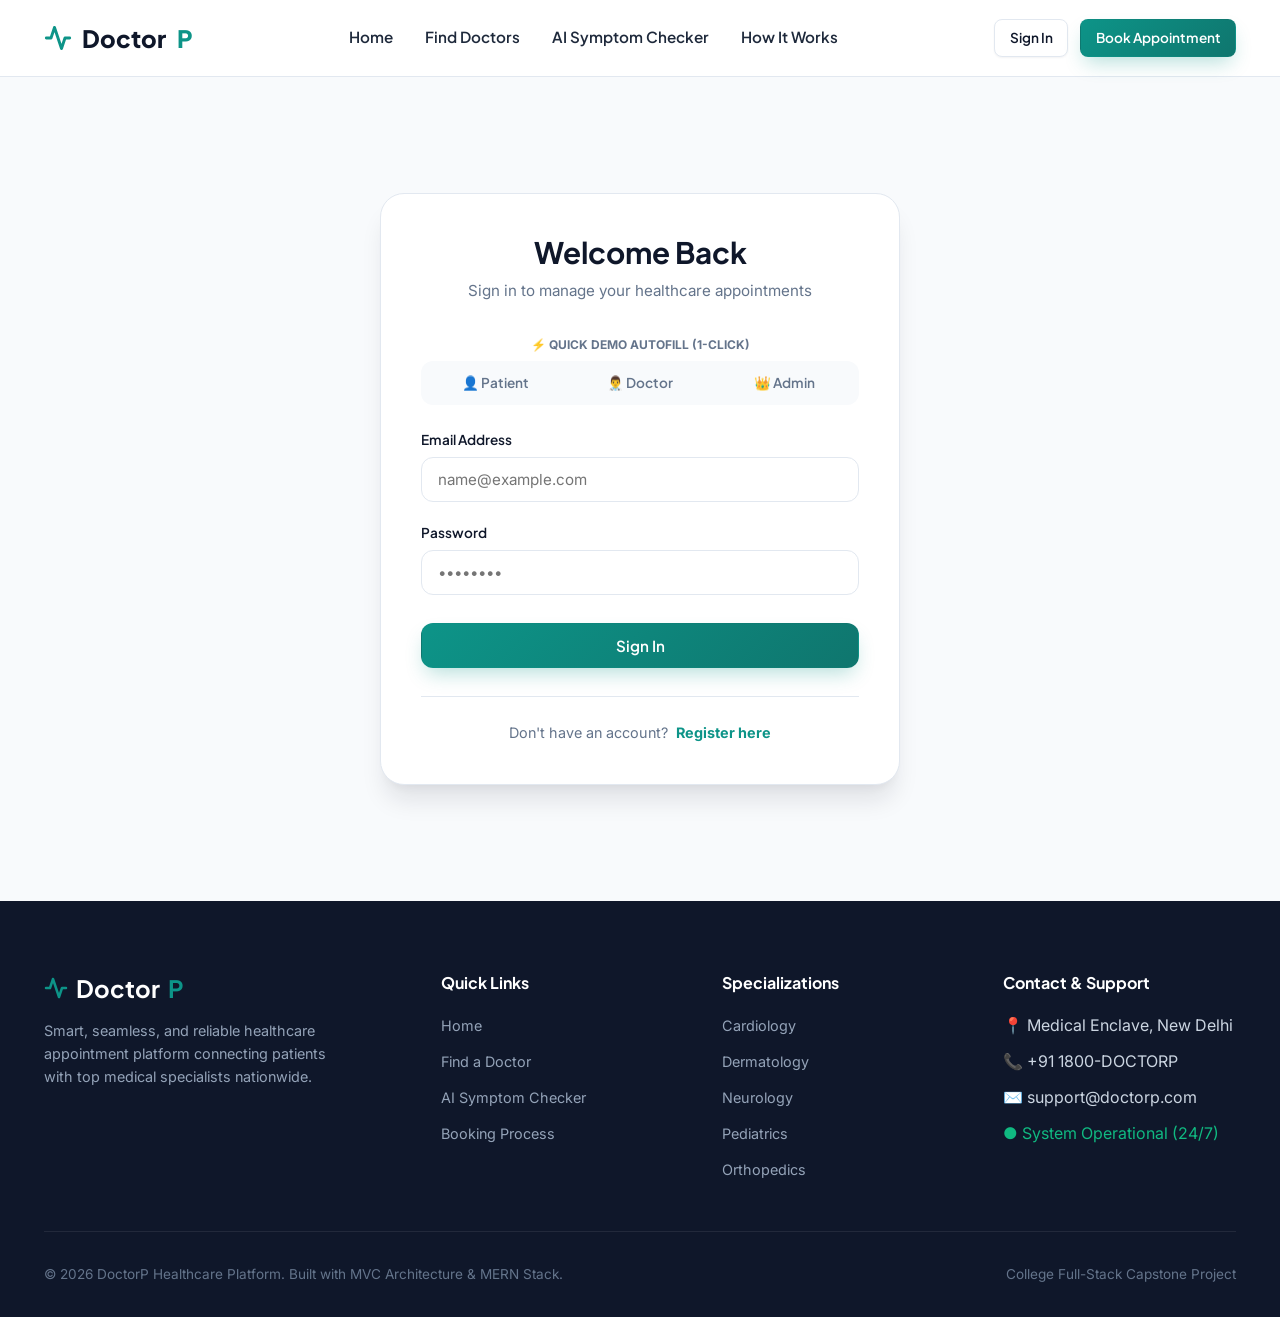
==== frontend/admin-dashboard.html @ 4c8176d8 "feat: complete DoctorP full-stack MERN appointment booking platform" ====
<!DOCTYPE html>
<html lang="en">
<head>
  <meta charset="UTF-8">
  <meta name="viewport" content="width=device-width, initial-scale=1.0">
  <title>Admin Dashboard | DoctorP Healthcare System</title>
  <meta name="description" content="Central administrative platform management: doctor verification, patients directory, and system bookings.">
  <link rel="stylesheet" href="css/style.css">
  <link rel="icon" href="data:image/svg+xml,<svg xmlns='http://www.w3.org/2000/svg' viewBox='0 0 24 24' fill='%230d9488'><path d='M19 10.5h-5.5V5c0-.83-.67-1.5-1.5-1.5s-1.5.67-1.5 1.5v5.5H5c-.83 0-1.5.67-1.5 1.5s.67 1.5 1.5 1.5h5.5V19c0 .83.67 1.5 1.5 1.5s1.5-.67 1.5-1.5v-5.5H19c.83 0 1.5-.67 1.5-1.5s-.67-1.5-1.5-1.5z'/></svg>">
</head>
<body>

  <!-- Dynamic Header Navbar -->
  <header id="main-header"></header>

  <main>
    <div class="container">
      
      <!-- Top Title -->
      <div style="padding-top: 2.5rem; margin-bottom: 1.5rem;">
        <h1 style="font-size: 2rem; color: var(--navy-dark); margin-bottom: 0.25rem;">
          Platform Administration
        </h1>
        <p style="color: var(--navy-muted);">Monitor platform health metrics, verify clinician registrations, and view all scheduled appointments.</p>
      </div>

      <div class="dashboard-grid">
        
        <!-- SIDEBAR -->
        <aside class="dashboard-sidebar">
          <ul class="dash-menu">
            <li>
              <div class="dash-menu-link active" data-target="sec-admin-doctors">
                <span>👨‍⚕️</span>
                <span>Manage Doctors</span>
              </div>
            </li>
            <li>
              <div class="dash-menu-link" data-target="sec-admin-patients">
                <span>👥</span>
                <span>Registered Patients</span>
              </div>
            </li>
            <li>
              <div class="dash-menu-link" data-target="sec-admin-appointments">
                <span>📊</span>
                <span>All Appointments</span>
              </div>
            </li>
          </ul>
        </aside>

        <!-- MAIN PANEL -->
        <section style="flex: 1;">
          
          <!-- System Metrics -->
          <div class="metric-cards-grid">
            <div class="metric-card">
              <div class="metric-icon-box">👨‍⚕️</div>
              <div class="metric-info">
                <h3 id="stat-admin-doctors">0</h3>
                <p>Verified Doctors</p>
              </div>
            </div>

            <div class="metric-card">
              <div class="metric-icon-box" style="background: #e0f2fe; color: #0284c7;">👥</div>
              <div class="metric-info">
                <h3 id="stat-admin-patients">0</h3>
                <p>Active Patients</p>
              </div>
            </div>

            <div class="metric-card">
              <div class="metric-icon-box" style="background: #fef3c7; color: #d97706;">📅</div>
              <div class="metric-info">
                <h3 id="stat-admin-apts">0</h3>
                <p>Total Bookings</p>
              </div>
            </div>

            <div class="metric-card">
              <div class="metric-icon-box" style="background: #d1fae5; color: #059669;">💳</div>
              <div class="metric-info">
                <h3 id="stat-admin-revenue">₹0</h3>
                <p>Platform Volume</p>
              </div>
            </div>
          </div>

          <!-- SECTION 1: MANAGE DOCTORS -->
          <div id="sec-admin-doctors" class="admin-section">
            <div style="background: #ffffff; border: 1px solid var(--border-light); border-radius: var(--radius-xl); padding: 1.5rem; box-shadow: var(--shadow-sm);">
              <h3 style="font-size: 1.25rem; margin-bottom: 1.25rem;">Doctor Verification & Approval</h3>
              <div class="table-responsive">
                <table class="custom-table">
                  <thead>
                    <tr>
                      <th>Doctor</th>
                      <th>Specialization</th>
                      <th>City</th>
                      <th>Experience</th>
                      <th>Fee</th>
                      <th>Status</th>
                      <th>Action</th>
                    </tr>
                  </thead>
                  <tbody id="admin-doctors-tbody">
                    <!-- Loaded dynamically -->
                  </tbody>
                </table>
              </div>
            </div>
          </div>

          <!-- SECTION 2: REGISTERED PATIENTS -->
          <div id="sec-admin-patients" class="admin-section" style="display: none;">
            <div style="background: #ffffff; border: 1px solid var(--border-light); border-radius: var(--radius-xl); padding: 1.5rem; box-shadow: var(--shadow-sm);">
              <h3 style="font-size: 1.25rem; margin-bottom: 1.25rem;">Registered Patients</h3>
              <div class="table-responsive">
                <table class="custom-table">
                  <thead>
                    <tr>
                      <th>Patient Name</th>
                      <th>Email Address</th>
                      <th>Phone</th>
                      <th>Demographics</th>
                      <th>Account</th>
                    </tr>
                  </thead>
                  <tbody id="admin-patients-tbody">
                    <!-- Loaded dynamically -->
                  </tbody>
                </table>
              </div>
            </div>
          </div>

          <!-- SECTION 3: ALL APPOINTMENTS -->
          <div id="sec-admin-appointments" class="admin-section" style="display: none;">
            <div style="background: #ffffff; border: 1px solid var(--border-light); border-radius: var(--radius-xl); padding: 1.5rem; box-shadow: var(--shadow-sm);">
              <h3 style="font-size: 1.25rem; margin-bottom: 1.25rem;">All System Consultations</h3>
              <div class="table-responsive">
                <table class="custom-table">
                  <thead>
                    <tr>
                      <th>ID</th>
                      <th>Patient</th>
                      <th>Doctor</th>
                      <th>Schedule</th>
                      <th>Fee</th>
                      <th>Status</th>
                    </tr>
                  </thead>
                  <tbody id="admin-appointments-tbody">
                    <!-- Loaded dynamically -->
                  </tbody>
                </table>
              </div>
            </div>
          </div>

        </section>
      </div>

    </div>
  </main>

  <!-- Dynamic Footer -->
  <footer id="main-footer"></footer>

  <!-- Scripts -->
  <script src="js/config.js"></script>
  <script src="js/api.js"></script>
  <script src="js/auth.js"></script>
  <script src="js/navbar.js"></script>
  <script src="js/admin-dashboard.js"></script>
</body>
</html>
---- frontend/css/style.css ----
/* ==========================================================================
   DOCTORP - PREMIUM HEALTHCARE DESIGN SYSTEM
   Modern, Clean, Responsive HTML/CSS/JS Frontend
   ========================================================================== */

@import url('https://fonts.googleapis.com/css2?family=Plus+Jakarta+Sans:wght@300;400;500;600;700;800&family=Inter:wght@300;400;500;600;700&display=swap');

:root {
  /* Core Color Palette */
  --primary: #0d9488;          /* Vibrant Medical Teal */
  --primary-hover: #0f766e;
  --primary-light: #ccfbf1;
  --primary-glow: rgba(13, 148, 136, 0.25);
  
  --secondary: #0284c7;        /* Medical Cyan / Blue */
  --secondary-hover: #0369a1;
  --secondary-light: #e0f2fe;

  --navy-dark: #0f172a;        /* Deep Navy Blue for Titles */
  --navy-slate: #1e293b;       /* Slate Navy for Body */
  --navy-muted: #64748b;       /* Muted text */
  --navy-light: #f8fafc;       /* Light neutral background */

  /* Neutral Surface Colors */
  --bg-body: #f8fafc;
  --bg-card: #ffffff;
  --bg-glass: rgba(255, 255, 255, 0.85);
  --border-light: #e2e8f0;
  --border-focus: #0d9488;

  /* Status Colors */
  --success: #10b981;
  --success-light: #d1fae5;
  --warning: #f59e0b;
  --warning-light: #fef3c7;
  --danger: #ef4444;
  --danger-light: #fee2e2;
  --info: #3b82f6;
  --info-light: #dbeafe;

  /* Shadows */
  --shadow-sm: 0 1px 2px 0 rgba(15, 23, 42, 0.05);
  --shadow-md: 0 4px 6px -1px rgba(15, 23, 42, 0.08), 0 2px 4px -2px rgba(15, 23, 42, 0.05);
  --shadow-lg: 0 10px 15px -3px rgba(15, 23, 42, 0.08), 0 4px 6px -4px rgba(15, 23, 42, 0.04);
  --shadow-xl: 0 20px 25px -5px rgba(15, 23, 42, 0.1), 0 8px 10px -6px rgba(15, 23, 42, 0.05);
  --shadow-teal: 0 10px 20px -5px rgba(13, 148, 136, 0.3);

  /* Typography */
  --font-heading: 'Plus Jakarta Sans', sans-serif;
  --font-body: 'Inter', sans-serif;

  /* Border Radius */
  --radius-sm: 8px;
  --radius-md: 12px;
  --radius-lg: 16px;
  --radius-xl: 24px;
  --radius-full: 9999px;

  /* Transitions */
  --transition: all 0.25s cubic-bezier(0.4, 0, 0.2, 1);
}

/* Base Styles */
*, *::before, *::after {
  box-sizing: border-box;
  margin: 0;
  padding: 0;
}

html {
  scroll-behavior: smooth;
  font-size: 16px;
}

body {
  font-family: var(--font-body);
  background-color: var(--bg-body);
  color: var(--navy-slate);
  line-height: 1.6;
  -webkit-font-smoothing: antialiased;
  min-height: 100vh;
  display: flex;
  flex-direction: column;
}

h1, h2, h3, h4, h5, h6 {
  font-family: var(--font-heading);
  color: var(--navy-dark);
  font-weight: 700;
  line-height: 1.25;
}

p {
  color: var(--navy-muted);
}

a {
  color: var(--primary);
  text-decoration: none;
  transition: var(--transition);
}

a:hover {
  color: var(--primary-hover);
}

img {
  max-width: 100%;
  height: auto;
  display: block;
}

/* Container */
.container {
  width: 100%;
  max-width: 1240px;
  margin: 0 auto;
  padding: 0 1.5rem;
}

/* ==========================================================================
   BUTTONS & CONTROLS
   ========================================================================== */
.btn {
  display: inline-flex;
  align-items: center;
  justify-content: center;
  gap: 0.5rem;
  padding: 0.75rem 1.5rem;
  font-family: var(--font-heading);
  font-size: 0.95rem;
  font-weight: 600;
  border-radius: var(--radius-md);
  border: 1px solid transparent;
  cursor: pointer;
  transition: var(--transition);
  text-decoration: none;
  white-space: nowrap;
}

.btn-primary {
  background: linear-gradient(135deg, var(--primary) 0%, #0f766e 100%);
  color: #ffffff;
  box-shadow: var(--shadow-teal);
}

.btn-primary:hover {
  background: linear-gradient(135deg, #0f766e 0%, #115e59 100%);
  color: #ffffff;
  transform: translateY(-2px);
  box-shadow: 0 12px 24px -6px rgba(13, 148, 136, 0.4);
}

.btn-secondary {
  background: #ffffff;
  color: var(--navy-dark);
  border: 1px solid var(--border-light);
  box-shadow: var(--shadow-sm);
}

.btn-secondary:hover {
  background: var(--navy-light);
  border-color: #cbd5e1;
  color: var(--primary);
  transform: translateY(-1px);
}

.btn-outline {
  background: transparent;
  color: var(--primary);
  border: 1.5px solid var(--primary);
}

.btn-outline:hover {
  background: var(--primary-light);
  color: var(--primary-hover);
}

.btn-sm {
  padding: 0.45rem 0.9rem;
  font-size: 0.85rem;
  border-radius: var(--radius-sm);
}

.btn-lg {
  padding: 0.95rem 2rem;
  font-size: 1.05rem;
  border-radius: var(--radius-md);
}

.btn-danger {
  background: #ef4444;
  color: #ffffff;
}

.btn-danger:hover {
  background: #dc2626;
  color: #ffffff;
}

.btn-success {
  background: #10b981;
  color: #ffffff;
}

.btn-success:hover {
  background: #059669;
  color: #ffffff;
}

/* ==========================================================================
   NAVIGATION BAR
   ========================================================================== */
.header-navbar {
  position: sticky;
  top: 0;
  z-index: 1000;
  background: rgba(255, 255, 255, 0.92);
  backdrop-filter: blur(12px);
  -webkit-backdrop-filter: blur(12px);
  border-bottom: 1px solid var(--border-light);
  transition: var(--transition);
}

.nav-container {
  display: flex;
  align-items: center;
  justify-content: space-between;
  height: 76px;
}

.brand-logo {
  display: flex;
  align-items: center;
  gap: 0.65rem;
  font-family: var(--font-heading);
  font-size: 1.5rem;
  font-weight: 800;
  color: var(--navy-dark);
  text-decoration: none;
}

.brand-logo svg {
  color: var(--primary);
}

.brand-badge {
  color: var(--primary);
}

.nav-links {
  display: flex;
  align-items: center;
  list-style: none;
  gap: 2rem;
}

.nav-links a {
  font-family: var(--font-heading);
  font-weight: 600;
  font-size: 0.95rem;
  color: var(--navy-slate);
  position: relative;
  padding: 0.25rem 0;
}

.nav-links a:hover,
.nav-links a.active {
  color: var(--primary);
}

.nav-links a.active::after {
  content: '';
  position: absolute;
  bottom: -4px;
  left: 0;
  width: 100%;
  height: 2.5px;
  background: var(--primary);
  border-radius: 4px;
}

.nav-actions {
  display: flex;
  align-items: center;
  gap: 1rem;
}

.user-profile-menu {
  display: flex;
  align-items: center;
  gap: 0.75rem;
  background: #ffffff;
  padding: 0.35rem 0.75rem 0.35rem 0.4rem;
  border: 1px solid var(--border-light);
  border-radius: var(--radius-full);
  box-shadow: var(--shadow-sm);
  cursor: pointer;
}

.user-profile-menu img {
  width: 34px;
  height: 34px;
  border-radius: 50%;
  object-fit: cover;
}

.user-info-text {
  text-align: left;
  line-height: 1.2;
}

.user-name {
  font-size: 0.85rem;
  font-weight: 700;
  color: var(--navy-dark);
}

.user-role-badge {
  font-size: 0.7rem;
  font-weight: 600;
  text-transform: uppercase;
  color: var(--primary);
}

/* Mobile Toggle */
.mobile-nav-toggle {
  display: none;
  background: none;
  border: none;
  cursor: pointer;
  color: var(--navy-dark);
  padding: 0.5rem;
}

/* ==========================================================================
   HERO SECTION
   ========================================================================== */
.hero-section {
  position: relative;
  padding: 5rem 0 4rem;
  background: radial-gradient(circle at 10% 20%, rgba(13, 148, 136, 0.08) 0%, transparent 40%),
              radial-gradient(circle at 90% 70%, rgba(2, 132, 199, 0.08) 0%, transparent 40%);
  overflow: hidden;
}

.hero-grid {
  display: grid;
  grid-template-columns: 1.15fr 0.85fr;
  align-items: center;
  gap: 3.5rem;
}

.hero-tag {
  display: inline-flex;
  align-items: center;
  gap: 0.5rem;
  padding: 0.4rem 1rem;
  background: var(--primary-light);
  color: var(--primary-hover);
  border-radius: var(--radius-full);
  font-size: 0.85rem;
  font-weight: 700;
  margin-bottom: 1.25rem;
}

.hero-title {
  font-size: 3.5rem;
  letter-spacing: -0.03em;
  margin-bottom: 1.25rem;
  color: var(--navy-dark);
}

.hero-title span {
  color: var(--primary);
  background: linear-gradient(135deg, var(--primary) 0%, var(--secondary) 100%);
  -webkit-background-clip: text;
  -webkit-text-fill-color: transparent;
}

.hero-description {
  font-size: 1.15rem;
  color: var(--navy-muted);
  margin-bottom: 2rem;
  max-width: 540px;
}

.hero-search-box {
  background: #ffffff;
  padding: 0.75rem;
  border-radius: var(--radius-lg);
  border: 1px solid var(--border-light);
  box-shadow: var(--shadow-xl);
  display: flex;
  gap: 0.75rem;
  align-items: center;
  flex-wrap: wrap;
  margin-bottom: 2rem;
}

.search-input-group {
  display: flex;
  align-items: center;
  gap: 0.65rem;
  flex: 1;
  min-width: 180px;
  padding: 0.5rem 0.75rem;
  border-right: 1px solid var(--border-light);
}

.search-input-group:last-of-type {
  border-right: none;
}

.search-input-group svg {
  color: var(--navy-muted);
  flex-shrink: 0;
}

.search-input-group input,
.search-input-group select {
  border: none;
  outline: none;
  width: 100%;
  font-family: var(--font-body);
  font-size: 0.95rem;
  color: var(--navy-dark);
  background: transparent;
}

.hero-stats {
  display: flex;
  gap: 2.5rem;
  padding-top: 1.5rem;
  border-top: 1px solid var(--border-light);
}

.stat-item h4 {
  font-size: 1.75rem;
  font-weight: 800;
  color: var(--navy-dark);
}

.stat-item p {
  font-size: 0.85rem;
  color: var(--navy-muted);
  font-weight: 500;
}

.hero-visual {
  position: relative;
}

.hero-img-wrapper {
  position: relative;
  border-radius: var(--radius-xl);
  overflow: hidden;
  box-shadow: var(--shadow-xl);
  border: 4px solid #ffffff;
}

.floating-badge {
  position: absolute;
  background: rgba(255, 255, 255, 0.94);
  backdrop-filter: blur(10px);
  padding: 0.85rem 1.25rem;
  border-radius: var(--radius-md);
  box-shadow: var(--shadow-lg);
  display: flex;
  align-items: center;
  gap: 0.75rem;
  border: 1px solid rgba(255, 255, 255, 0.8);
}

.badge-top-left {
  top: 1.5rem;
  left: -1.5rem;
}

.badge-bottom-right {
  bottom: 2rem;
  right: -1.5rem;
}

.badge-icon {
  width: 42px;
  height: 42px;
  border-radius: 50%;
  background: var(--primary-light);
  color: var(--primary);
  display: flex;
  align-items: center;
  justify-content: center;
}

/* ==========================================================================
   SECTIONS & CARDS
   ========================================================================== */
.section {
  padding: 5rem 0;
}

.section-light {
  background: #ffffff;
}

.section-header {
  text-align: center;
  max-width: 640px;
  margin: 0 auto 3.5rem;
}

.section-subtitle {
  font-family: var(--font-heading);
  font-size: 0.85rem;
  font-weight: 700;
  text-transform: uppercase;
  color: var(--primary);
  letter-spacing: 0.08em;
  margin-bottom: 0.5rem;
}

.section-title {
  font-size: 2.25rem;
  margin-bottom: 1rem;
}

/* Specializations Grid */
.specialty-grid {
  display: grid;
  grid-template-columns: repeat(auto-fit, minmax(180px, 1fr));
  gap: 1.5rem;
}

.specialty-card {
  background: #ffffff;
  border: 1px solid var(--border-light);
  border-radius: var(--radius-lg);
  padding: 2rem 1.25rem;
  text-align: center;
  transition: var(--transition);
  cursor: pointer;
  text-decoration: none;
  display: flex;
  flex-direction: column;
  align-items: center;
  box-shadow: var(--shadow-sm);
}

.specialty-card:hover {
  transform: translateY(-6px);
  border-color: var(--primary);
  box-shadow: var(--shadow-teal);
}

.specialty-icon-box {
  width: 68px;
  height: 68px;
  border-radius: 50%;
  background: var(--primary-light);
  color: var(--primary);
  display: flex;
  align-items: center;
  justify-content: center;
  margin-bottom: 1.25rem;
  transition: var(--transition);
}

.specialty-card:hover .specialty-icon-box {
  background: var(--primary);
  color: #ffffff;
}

.specialty-card h3 {
  font-size: 1.1rem;
  margin-bottom: 0.4rem;
}

.specialty-card p {
  font-size: 0.85rem;
  color: var(--navy-muted);
}

/* Doctor Cards Grid */
.doctors-grid {
  display: grid;
  grid-template-columns: repeat(auto-fill, minmax(310px, 1fr));
  gap: 2rem;
}

.doctor-card {
  background: #ffffff;
  border: 1px solid var(--border-light);
  border-radius: var(--radius-lg);
  overflow: hidden;
  box-shadow: var(--shadow-sm);
  transition: var(--transition);
  display: flex;
  flex-direction: column;
}

.doctor-card:hover {
  transform: translateY(-5px);
  box-shadow: var(--shadow-xl);
  border-color: #cbd5e1;
}

.doctor-card-img-wrap {
  position: relative;
  height: 220px;
  background: #f1f5f9;
  overflow: hidden;
}

.doctor-card-img-wrap img {
  width: 100%;
  height: 100%;
  object-fit: cover;
  transition: transform 0.4s ease;
}

.doctor-card:hover .doctor-card-img-wrap img {
  transform: scale(1.04);
}

.doctor-badge-rating {
  position: absolute;
  top: 1rem;
  right: 1rem;
  background: rgba(255, 255, 255, 0.92);
  backdrop-filter: blur(4px);
  padding: 0.35rem 0.65rem;
  border-radius: var(--radius-full);
  font-weight: 700;
  font-size: 0.85rem;
  color: var(--navy-dark);
  display: flex;
  align-items: center;
  gap: 0.3rem;
  box-shadow: var(--shadow-md);
}

.doctor-card-body {
  padding: 1.5rem;
  display: flex;
  flex-direction: column;
  flex: 1;
}

.doctor-specialty-chip {
  align-self: flex-start;
  font-size: 0.75rem;
  font-weight: 700;
  text-transform: uppercase;
  color: var(--primary);
  background: var(--primary-light);
  padding: 0.25rem 0.65rem;
  border-radius: var(--radius-sm);
  margin-bottom: 0.65rem;
}

.doctor-card-name {
  font-size: 1.25rem;
  margin-bottom: 0.4rem;
  color: var(--navy-dark);
}

.doctor-clinic-info {
  font-size: 0.85rem;
  color: var(--navy-muted);
  display: flex;
  align-items: center;
  gap: 0.4rem;
  margin-bottom: 0.5rem;
}

.doctor-experience-info {
  font-size: 0.85rem;
  color: var(--navy-muted);
  display: flex;
  align-items: center;
  gap: 0.4rem;
  margin-bottom: 1.25rem;
}

.doctor-card-footer {
  margin-top: auto;
  padding-top: 1.25rem;
  border-top: 1px solid var(--border-light);
  display: flex;
  align-items: center;
  justify-content: space-between;
}

.doctor-fee {
  line-height: 1.2;
}

.doctor-fee span {
  font-size: 0.75rem;
  color: var(--navy-muted);
  display: block;
}

.doctor-fee strong {
  font-size: 1.2rem;
  color: var(--navy-dark);
  font-family: var(--font-heading);
}

/* ==========================================================================
   AI SYMPTOM CHECKER WIDGET
   ========================================================================== */
.symptom-banner {
  background: linear-gradient(135deg, #0f172a 0%, #1e293b 100%);
  border-radius: var(--radius-xl);
  padding: 3.5rem 3rem;
  color: #ffffff;
  display: grid;
  grid-template-columns: 1.2fr 0.8fr;
  align-items: center;
  gap: 3rem;
  box-shadow: var(--shadow-xl);
  position: relative;
  overflow: hidden;
}

.symptom-banner::before {
  content: '';
  position: absolute;
  top: -50%;
  right: -20%;
  width: 500px;
  height: 500px;
  background: radial-gradient(circle, rgba(13, 148, 136, 0.3) 0%, transparent 70%);
  border-radius: 50%;
}

.symptom-banner h3 {
  color: #ffffff;
  font-size: 2.25rem;
  margin-bottom: 1rem;
}

.symptom-banner p {
  color: #94a3b8;
  font-size: 1.05rem;
  margin-bottom: 1.75rem;
}

/* How It Works Steps */
.process-grid {
  display: grid;
  grid-template-columns: repeat(auto-fit, minmax(240px, 1fr));
  gap: 2rem;
}

.process-card {
  background: #ffffff;
  padding: 2rem 1.5rem;
  border-radius: var(--radius-lg);
  border: 1px solid var(--border-light);
  box-shadow: var(--shadow-sm);
  position: relative;
}

.process-step-num {
  font-family: var(--font-heading);
  font-size: 2.5rem;
  font-weight: 900;
  color: var(--primary-light);
  line-height: 1;
  margin-bottom: 1rem;
}

.process-card h4 {
  font-size: 1.2rem;
  margin-bottom: 0.5rem;
}

/* ==========================================================================
   FORMS & AUTHENTICATION
   ========================================================================== */
.auth-wrapper {
  min-height: calc(100vh - 76px);
  display: flex;
  align-items: center;
  justify-content: center;
  padding: 3rem 1.5rem;
}

.auth-card {
  width: 100%;
  max-width: 520px;
  background: #ffffff;
  border-radius: var(--radius-xl);
  border: 1px solid var(--border-light);
  box-shadow: var(--shadow-xl);
  padding: 2.5rem;
}

.auth-header {
  text-align: center;
  margin-bottom: 2rem;
}

.auth-header h2 {
  font-size: 1.85rem;
  margin-bottom: 0.5rem;
}

.form-group {
  margin-bottom: 1.25rem;
}

.form-label {
  display: block;
  font-family: var(--font-heading);
  font-size: 0.85rem;
  font-weight: 600;
  color: var(--navy-dark);
  margin-bottom: 0.4rem;
}

.form-control {
  width: 100%;
  padding: 0.75rem 1rem;
  border: 1px solid var(--border-light);
  border-radius: var(--radius-md);
  font-family: var(--font-body);
  font-size: 0.95rem;
  color: var(--navy-dark);
  background: #ffffff;
  transition: var(--transition);
}

.form-control:focus {
  outline: none;
  border-color: var(--primary);
  box-shadow: 0 0 0 3px var(--primary-glow);
}

textarea.form-control {
  resize: vertical;
  min-height: 90px;
}

.demo-tabs {
  display: flex;
  background: var(--navy-light);
  padding: 0.35rem;
  border-radius: var(--radius-md);
  margin-bottom: 1.5rem;
  gap: 0.35rem;
}

.demo-tab-btn {
  flex: 1;
  padding: 0.5rem;
  border: none;
  background: transparent;
  border-radius: var(--radius-sm);
  font-family: var(--font-heading);
  font-size: 0.85rem;
  font-weight: 600;
  color: var(--navy-muted);
  cursor: pointer;
  transition: var(--transition);
}

.demo-tab-btn.active {
  background: #ffffff;
  color: var(--primary);
  box-shadow: var(--shadow-sm);
}

/* ==========================================================================
   DOCTOR DETAILS & SLOT PICKER
   ========================================================================== */
.details-layout {
  display: grid;
  grid-template-columns: 1fr 380px;
  gap: 2.5rem;
  align-items: flex-start;
  padding: 3rem 0;
}

.details-card {
  background: #ffffff;
  border: 1px solid var(--border-light);
  border-radius: var(--radius-lg);
  padding: 2rem;
  box-shadow: var(--shadow-sm);
  margin-bottom: 2rem;
}

.doctor-profile-header {
  display: flex;
  gap: 2rem;
  align-items: center;
}

.doctor-avatar-large {
  width: 130px;
  height: 130px;
  border-radius: var(--radius-lg);
  object-fit: cover;
  border: 3px solid var(--primary-light);
}

.booking-sidebar-card {
  position: sticky;
  top: 96px;
  background: #ffffff;
  border: 1px solid var(--border-light);
  border-radius: var(--radius-xl);
  padding: 2rem;
  box-shadow: var(--shadow-xl);
}

.slot-grid {
  display: grid;
  grid-template-columns: repeat(3, 1fr);
  gap: 0.75rem;
  margin: 1.25rem 0;
}

.slot-btn {
  padding: 0.65rem 0.5rem;
  border-radius: var(--radius-sm);
  border: 1.5px solid var(--border-light);
  background: #ffffff;
  font-family: var(--font-heading);
  font-size: 0.85rem;
  font-weight: 600;
  color: var(--navy-dark);
  cursor: pointer;
  transition: var(--transition);
  text-align: center;
}

.slot-btn.available {
  border-color: #a7f3d0;
  background: #f0fdf4;
  color: #065f46;
}

.slot-btn.available:hover,
.slot-btn.selected {
  background: var(--primary);
  color: #ffffff;
  border-color: var(--primary);
  transform: scale(1.03);
}

.slot-btn.locked {
  background: #fef3c7;
  border-color: #fde68a;
  color: #92400e;
  cursor: not-allowed;
  opacity: 0.75;
}

.slot-btn.booked {
  background: #fee2e2;
  border-color: #fecaca;
  color: #991b1b;
  cursor: not-allowed;
  text-decoration: line-through;
  opacity: 0.6;
}

/* ==========================================================================
   DASHBOARD LAYOUT & TABLES
   ========================================================================== */
.dashboard-grid {
  display: grid;
  grid-template-columns: 260px 1fr;
  gap: 2rem;
  padding: 2.5rem 0 4rem;
}

.dashboard-sidebar {
  background: #ffffff;
  border: 1px solid var(--border-light);
  border-radius: var(--radius-lg);
  padding: 1.5rem;
  box-shadow: var(--shadow-sm);
  height: fit-content;
}

.dash-menu {
  list-style: none;
  display: flex;
  flex-direction: column;
  gap: 0.4rem;
}

.dash-menu-link {
  display: flex;
  align-items: center;
  gap: 0.75rem;
  padding: 0.75rem 1rem;
  border-radius: var(--radius-md);
  font-family: var(--font-heading);
  font-size: 0.9rem;
  font-weight: 600;
  color: var(--navy-slate);
  cursor: pointer;
  transition: var(--transition);
}

.dash-menu-link:hover,
.dash-menu-link.active {
  background: var(--primary-light);
  color: var(--primary-hover);
}

.metric-cards-grid {
  display: grid;
  grid-template-columns: repeat(auto-fit, minmax(200px, 1fr));
  gap: 1.5rem;
  margin-bottom: 2rem;
}

.metric-card {
  background: #ffffff;
  border: 1px solid var(--border-light);
  border-radius: var(--radius-lg);
  padding: 1.5rem;
  box-shadow: var(--shadow-sm);
  display: flex;
  align-items: center;
  gap: 1.25rem;
}

.metric-icon-box {
  width: 52px;
  height: 52px;
  border-radius: var(--radius-md);
  background: var(--primary-light);
  color: var(--primary);
  display: flex;
  align-items: center;
  justify-content: center;
}

.metric-info h3 {
  font-size: 1.75rem;
  font-weight: 800;
  line-height: 1.1;
}

.metric-info p {
  font-size: 0.85rem;
  color: var(--navy-muted);
}

/* Custom Responsive Table */
.table-responsive {
  width: 100%;
  overflow-x: auto;
  background: #ffffff;
  border-radius: var(--radius-lg);
  border: 1px solid var(--border-light);
  box-shadow: var(--shadow-sm);
}

.custom-table {
  width: 100%;
  border-collapse: collapse;
  text-align: left;
}

.custom-table th {
  background: var(--navy-light);
  padding: 1rem 1.25rem;
  font-family: var(--font-heading);
  font-size: 0.8rem;
  font-weight: 700;
  text-transform: uppercase;
  color: var(--navy-muted);
  border-bottom: 1px solid var(--border-light);
}

.custom-table td {
  padding: 1rem 1.25rem;
  border-bottom: 1px solid var(--border-light);
  font-size: 0.9rem;
  vertical-align: middle;
}

.custom-table tr:last-child td {
  border-bottom: none;
}

.custom-table tr:hover td {
  background: #f8fafc;
}

/* Status Badges */
.badge {
  display: inline-flex;
  align-items: center;
  gap: 0.3rem;
  padding: 0.25rem 0.65rem;
  border-radius: var(--radius-full);
  font-size: 0.75rem;
  font-weight: 700;
  text-transform: capitalize;
}

.badge-pending {
  background: #fef3c7;
  color: #92400e;
}

.badge-confirmed {
  background: #dbeafe;
  color: #1e40af;
}

.badge-completed {
  background: #d1fae5;
  color: #065f46;
}

.badge-cancelled,
.badge-rejected {
  background: #fee2e2;
  color: #991b1b;
}

/* ==========================================================================
   MODAL & TOAST SYSTEM
   ========================================================================== */
.modal-overlay {
  position: fixed;
  inset: 0;
  background: rgba(15, 23, 42, 0.65);
  backdrop-filter: blur(6px);
  z-index: 2000;
  display: flex;
  align-items: center;
  justify-content: center;
  padding: 1.5rem;
  opacity: 0;
  pointer-events: none;
  transition: opacity 0.25s ease;
}

.modal-overlay.active {
  opacity: 1;
  pointer-events: auto;
}

.modal-content {
  background: #ffffff;
  border-radius: var(--radius-xl);
  max-width: 540px;
  width: 100%;
  box-shadow: var(--shadow-xl);
  padding: 2.25rem;
  position: relative;
  transform: translateY(20px) scale(0.96);
  transition: transform 0.25s cubic-bezier(0.16, 1, 0.3, 1);
  max-height: 90vh;
  overflow-y: auto;
}

.modal-overlay.active .modal-content {
  transform: translateY(0) scale(1);
}

.modal-close-btn {
  position: absolute;
  top: 1.25rem;
  right: 1.25rem;
  background: var(--navy-light);
  border: none;
  border-radius: 50%;
  width: 36px;
  height: 36px;
  display: flex;
  align-items: center;
  justify-content: center;
  cursor: pointer;
  color: var(--navy-muted);
}

.modal-close-btn:hover {
  background: #e2e8f0;
  color: var(--navy-dark);
}

/* Toast Notification Container */
.toast-container {
  position: fixed;
  bottom: 2rem;
  right: 2rem;
  z-index: 3000;
  display: flex;
  flex-direction: column;
  gap: 0.75rem;
  pointer-events: none;
}

.toast {
  pointer-events: auto;
  min-width: 320px;
  max-width: 420px;
  padding: 1rem 1.25rem;
  border-radius: var(--radius-md);
  background: #ffffff;
  box-shadow: var(--shadow-xl);
  border-left: 5px solid var(--primary);
  display: flex;
  align-items: flex-start;
  gap: 0.85rem;
  animation: slideInToast 0.3s cubic-bezier(0.16, 1, 0.3, 1) forwards;
}

.toast.toast-error {
  border-left-color: var(--danger);
}

.toast.toast-success {
  border-left-color: var(--success);
}

@keyframes slideInToast {
  from {
    opacity: 0;
    transform: translateX(100%);
  }
  to {
    opacity: 1;
    transform: translateX(0);
  }
}

/* ==========================================================================
   FOOTER
   ========================================================================== */
.site-footer {
  background: var(--navy-dark);
  color: #94a3b8;
  padding: 4.5rem 0 2rem;
  margin-top: auto;
}

.footer-grid {
  display: grid;
  grid-template-columns: 1.5fr 1fr 1fr 1fr;
  gap: 3rem;
  margin-bottom: 3rem;
}

.footer-brand h3 {
  color: #ffffff;
  font-size: 1.5rem;
  margin-bottom: 1rem;
}

.footer-brand p {
  color: #94a3b8;
  font-size: 0.9rem;
  max-width: 300px;
}

.footer-col h4 {
  color: #ffffff;
  font-size: 1rem;
  margin-bottom: 1.25rem;
}

.footer-links {
  list-style: none;
  display: flex;
  flex-direction: column;
  gap: 0.65rem;
}

.footer-links a {
  color: #94a3b8;
  font-size: 0.9rem;
}

.footer-links a:hover {
  color: var(--primary);
}

.footer-bottom {
  padding-top: 2rem;
  border-top: 1px solid rgba(255, 255, 255, 0.08);
  display: flex;
  align-items: center;
  justify-content: space-between;
  font-size: 0.85rem;
}

/* ==========================================================================
   RESPONSIVE DESIGN BREAKPOINTS
   ========================================================================== */
@media (max-width: 1024px) {
  .hero-grid {
    grid-template-columns: 1fr;
    text-align: center;
  }
  .hero-description {
    margin-left: auto;
    margin-right: auto;
  }
  .hero-search-box {
    max-width: 600px;
    margin: 0 auto 2rem;
  }
  .hero-stats {
    justify-content: center;
  }
  .hero-visual {
    max-width: 500px;
    margin: 0 auto;
  }
  .details-layout {
    grid-template-columns: 1fr;
  }
  .booking-sidebar-card {
    position: static;
  }
  .dashboard-grid {
    grid-template-columns: 1fr;
  }
  .footer-grid {
    grid-template-columns: 1fr 1fr;
  }
}

@media (max-width: 768px) {
  .nav-links {
    display: none;
  }
  .mobile-nav-toggle {
    display: block;
  }
  .hero-title {
    font-size: 2.5rem;
  }
  .search-input-group {
    border-right: none;
    border-bottom: 1px solid var(--border-light);
    width: 100%;
  }
  .symptom-banner {
    grid-template-columns: 1fr;
    padding: 2.5rem 1.5rem;
    text-align: center;
  }
  .footer-grid {
    grid-template-columns: 1fr;
  }
  .footer-bottom {
    flex-direction: column;
    gap: 1rem;
    text-align: center;
  }
}
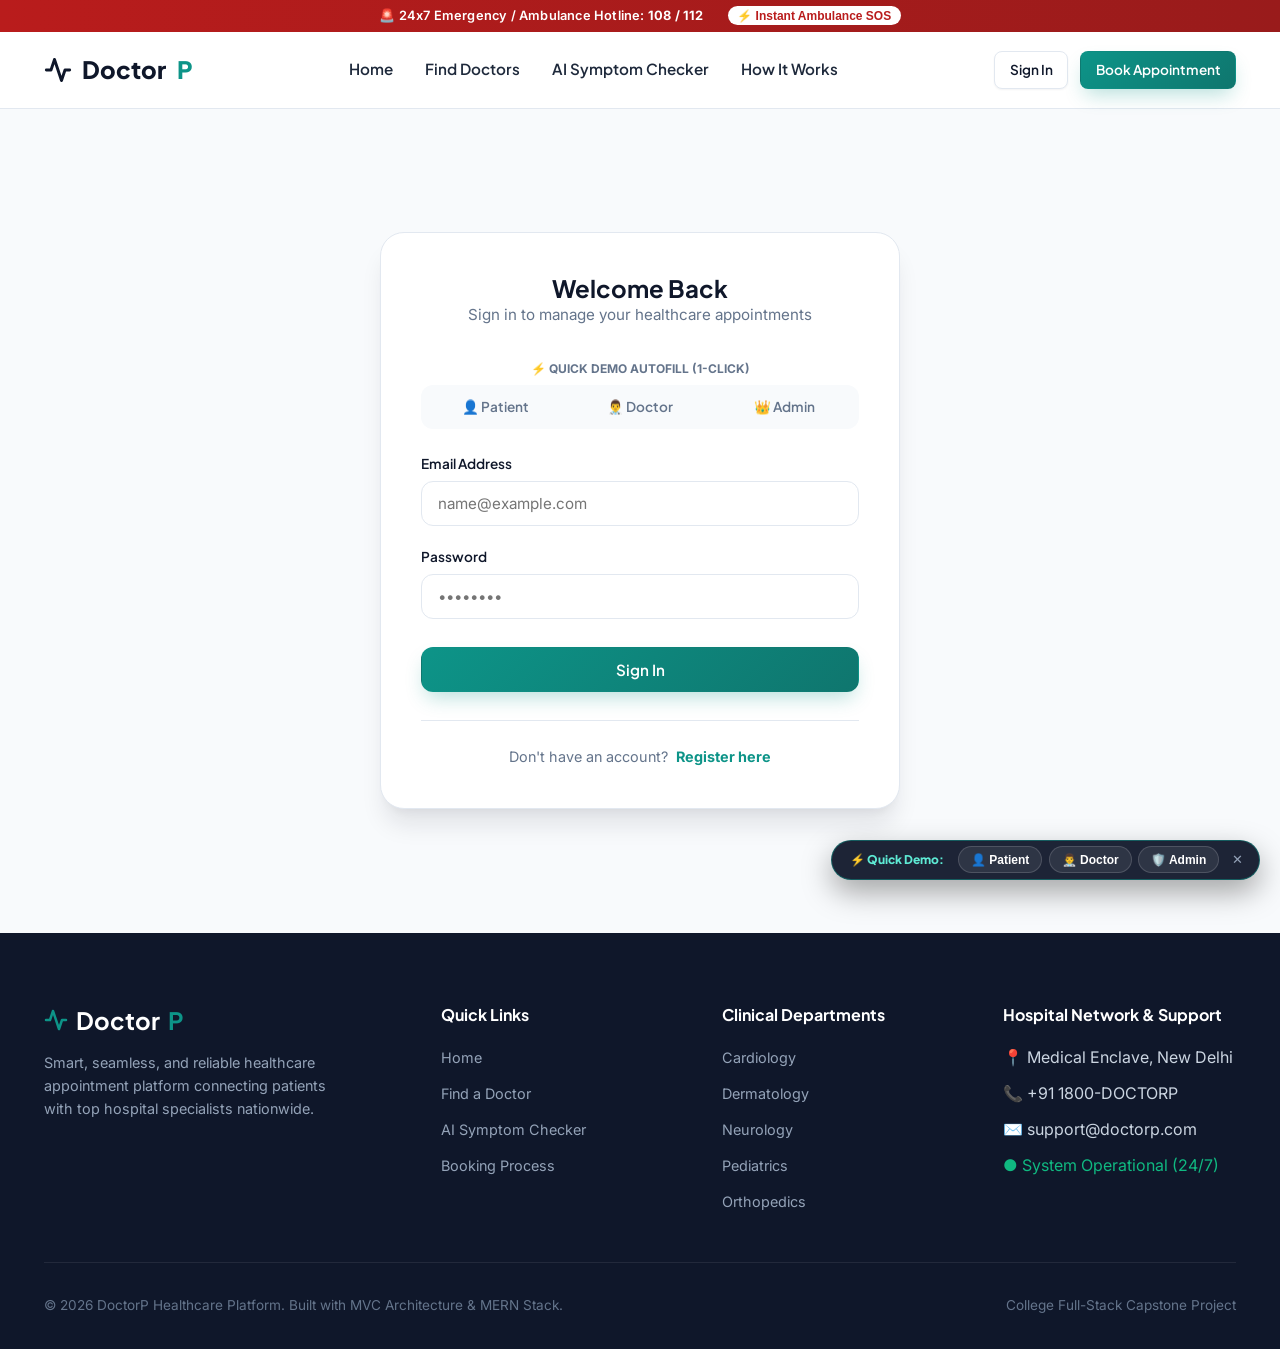
==== commit 15aab608: "Polish CSS: moved inline styles to custom.css and updated prescription modal" ====
--- a/frontend/admin-dashboard.html
+++ b/frontend/admin-dashboard.html
@@ -91,7 +91,12 @@
           <!-- SECTION 1: MANAGE DOCTORS -->
           <div id="sec-admin-doctors" class="admin-section">
             <div style="background: #ffffff; border: 1px solid var(--border-light); border-radius: var(--radius-xl); padding: 1.5rem; box-shadow: var(--shadow-sm);">
-              <h3 style="font-size: 1.25rem; margin-bottom: 1.25rem;">Doctor Verification & Approval</h3>
+              <div style="display: flex; justify-content: space-between; align-items: center; margin-bottom: 1.25rem; flex-wrap: wrap; gap: 0.75rem;">
+                <h3 style="font-size: 1.25rem; margin: 0;">Doctor Verification & Management</h3>
+                <button type="button" class="btn btn-primary btn-sm" onclick="openAddDoctorModal()" style="display: inline-flex; align-items: center; gap: 6px; font-weight: 700; background: #0284c7; box-shadow: 0 4px 12px rgba(2,132,199,0.35);">
+                  ➕ Add New Doctor
+                </button>
+              </div>
               <div class="table-responsive">
                 <table class="custom-table">
                   <thead>
@@ -102,7 +107,7 @@
                       <th>Experience</th>
                       <th>Fee</th>
                       <th>Status</th>
-                      <th>Action</th>
+                      <th>Actions</th>
                     </tr>
                   </thead>
                   <tbody id="admin-doctors-tbody">
@@ -139,7 +144,12 @@
           <!-- SECTION 3: ALL APPOINTMENTS -->
           <div id="sec-admin-appointments" class="admin-section" style="display: none;">
             <div style="background: #ffffff; border: 1px solid var(--border-light); border-radius: var(--radius-xl); padding: 1.5rem; box-shadow: var(--shadow-sm);">
-              <h3 style="font-size: 1.25rem; margin-bottom: 1.25rem;">All System Consultations</h3>
+              <div style="display: flex; justify-content: space-between; align-items: center; margin-bottom: 1.25rem; flex-wrap: wrap; gap: 0.75rem;">
+                <h3 style="font-size: 1.25rem; margin: 0;">All System Consultations</h3>
+                <button onclick="exportAdminAppointmentsCSV()" class="btn btn-outline btn-sm" style="display: inline-flex; align-items: center; gap: 4px; font-weight: 700; border-color: var(--primary); color: var(--primary);" title="Download All Bookings as Excel/CSV">
+                  📥 Export CSV
+                </button>
+              </div>
               <div class="table-responsive">
                 <table class="custom-table">
                   <thead>
@@ -166,6 +176,95 @@
     </div>
   </main>
 
+  <!-- MODAL: ADD NEW DOCTOR -->
+  <div class="modal-overlay" id="admin-add-doctor-modal">
+    <div class="modal-content" style="max-width: 650px; max-height: 90vh; overflow-y: auto;">
+      <button class="modal-close-btn" onclick="closeAddDoctorModal()">✕</button>
+      
+      <div style="display: flex; align-items: center; gap: 0.75rem; margin-bottom: 1.25rem;">
+        <div style="width: 44px; height: 44px; border-radius: 50%; background: #e0f2fe; color: #0284c7; display: flex; align-items: center; justify-content: center; font-size: 1.4rem;">
+          🩺
+        </div>
+        <div>
+          <h3 style="font-size: 1.35rem; color: var(--navy-dark); margin: 0;">Add New Hospital Doctor</h3>
+          <p style="font-size: 0.85rem; color: var(--navy-muted); margin: 0;">Register and pre-verify a medical specialist into DoctorP</p>
+        </div>
+      </div>
+
+      <form id="form-admin-add-doctor" onsubmit="handleAdminAddDoctor(event)">
+        <div style="display: grid; grid-template-columns: 1fr 1fr; gap: 1rem; margin-bottom: 1rem;">
+          <div class="form-group" style="margin-bottom: 0;">
+            <label class="form-label" for="add-doc-name">Doctor Full Name *</label>
+            <input type="text" id="add-doc-name" class="form-control" placeholder="e.g. Dr. Ananya Roy" required>
+          </div>
+          <div class="form-group" style="margin-bottom: 0;">
+            <label class="form-label" for="add-doc-email">Email Address *</label>
+            <input type="email" id="add-doc-email" class="form-control" placeholder="e.g. dr.ananya@doctorp.com" required>
+          </div>
+        </div>
+
+        <div style="display: grid; grid-template-columns: 1fr 1fr; gap: 1rem; margin-bottom: 1rem;">
+          <div class="form-group" style="margin-bottom: 0;">
+            <label class="form-label" for="add-doc-password">Temporary Password</label>
+            <input type="text" id="add-doc-password" class="form-control" value="Doctor@123" placeholder="Doctor@123">
+          </div>
+          <div class="form-group" style="margin-bottom: 0;">
+            <label class="form-label" for="add-doc-phone">Phone Number</label>
+            <input type="text" id="add-doc-phone" class="form-control" placeholder="+91 98111 22334">
+          </div>
+        </div>
+
+        <div style="display: grid; grid-template-columns: 1fr 1fr; gap: 1rem; margin-bottom: 1rem;">
+          <div class="form-group" style="margin-bottom: 0;">
+            <label class="form-label" for="add-doc-specialization">Specialization *</label>
+            <select id="add-doc-specialization" class="form-control" required>
+              <option value="Cardiology">Cardiology</option>
+              <option value="Pediatrics">Pediatrics</option>
+              <option value="Dermatology">Dermatology</option>
+              <option value="Orthopedics">Orthopedics</option>
+              <option value="General Medicine">General Medicine</option>
+              <option value="Neurology">Neurology</option>
+              <option value="ENT">ENT</option>
+              <option value="Gynecology">Gynecology</option>
+            </select>
+          </div>
+          <div class="form-group" style="margin-bottom: 0;">
+            <label class="form-label" for="add-doc-exp">Experience (Years)</label>
+            <input type="number" id="add-doc-exp" class="form-control" value="8" min="1" max="50">
+          </div>
+        </div>
+
+        <div style="display: grid; grid-template-columns: 1fr 1fr; gap: 1rem; margin-bottom: 1rem;">
+          <div class="form-group" style="margin-bottom: 0;">
+            <label class="form-label" for="add-doc-fee">Consultation Fee (₹)</label>
+            <input type="number" id="add-doc-fee" class="form-control" value="600" min="100" step="50">
+          </div>
+          <div class="form-group" style="margin-bottom: 0;">
+            <label class="form-label" for="add-doc-city">City</label>
+            <input type="text" id="add-doc-city" class="form-control" value="New Delhi" placeholder="New Delhi / Mumbai / Kolkata">
+          </div>
+        </div>
+
+        <div class="form-group" style="margin-bottom: 1rem;">
+          <label class="form-label" for="add-doc-clinic">Clinic / Hospital Affiliation</label>
+          <input type="text" id="add-doc-clinic" class="form-control" value="Apollo Super Speciality Hospital" placeholder="Hospital Name">
+        </div>
+
+        <div class="form-group" style="margin-bottom: 1.5rem;">
+          <label class="form-label" for="add-doc-avatar">Profile Image URL (Optional)</label>
+          <input type="url" id="add-doc-avatar" class="form-control" placeholder="https://images.unsplash.com/photo-...">
+        </div>
+
+        <div style="display: flex; justify-content: flex-end; gap: 0.75rem;">
+          <button type="button" class="btn btn-secondary" onclick="closeAddDoctorModal()">Cancel</button>
+          <button type="submit" class="btn btn-primary" id="btn-submit-add-doc" style="background: #0284c7;">
+            <span>✓ Add & Verify Doctor</span>
+          </button>
+        </div>
+      </form>
+    </div>
+  </div>
+
   <!-- Dynamic Footer -->
   <footer id="main-footer"></footer>
 
--- a/frontend/css/style.css
+++ b/frontend/css/style.css
@@ -215,11 +215,97 @@
   position: sticky;
   top: 0;
   z-index: 1000;
-  background: rgba(255, 255, 255, 0.92);
+  background: rgba(255, 255, 255, 0.94);
   backdrop-filter: blur(12px);
   -webkit-backdrop-filter: blur(12px);
   border-bottom: 1px solid var(--border-light);
   transition: var(--transition);
+}
+
+/* Doctor Dashboard — Teal-themed navbar */
+body.role-doctor .header-navbar {
+  background: rgba(10, 78, 74, 0.97);
+  backdrop-filter: blur(12px);
+  -webkit-backdrop-filter: blur(12px);
+  border-bottom: 1px solid rgba(5, 150, 105, 0.35);
+  box-shadow: 0 2px 16px rgba(13, 148, 136, 0.25);
+}
+
+body.role-doctor .brand-logo {
+  color: #ccfbf1;
+}
+
+body.role-doctor .brand-badge {
+  color: #5eead4;
+}
+
+body.role-doctor .nav-links a {
+  color: #a7f3d0;
+}
+
+body.role-doctor .nav-links a:hover,
+body.role-doctor .nav-links a.active {
+  color: #5eead4;
+}
+
+body.role-doctor .nav-links a.active::after {
+  background: #5eead4;
+}
+
+body.role-doctor .user-profile-menu {
+  background: rgba(255, 255, 255, 0.12);
+  border-color: rgba(94, 234, 212, 0.3);
+}
+
+body.role-doctor .user-name {
+  color: #ffffff;
+}
+
+body.role-doctor .mobile-nav-toggle {
+  color: #ccfbf1;
+}
+
+/* Admin Dashboard — Deep navy-themed navbar */
+body.role-admin .header-navbar {
+  background: rgba(15, 23, 42, 0.98);
+  backdrop-filter: blur(12px);
+  -webkit-backdrop-filter: blur(12px);
+  border-bottom: 1px solid rgba(255, 255, 255, 0.08);
+  box-shadow: 0 2px 16px rgba(0, 0, 0, 0.4);
+}
+
+body.role-admin .brand-logo {
+  color: #f1f5f9;
+}
+
+body.role-admin .brand-badge {
+  color: #fbbf24;
+}
+
+body.role-admin .nav-links a {
+  color: #94a3b8;
+}
+
+body.role-admin .nav-links a:hover,
+body.role-admin .nav-links a.active {
+  color: #fbbf24;
+}
+
+body.role-admin .nav-links a.active::after {
+  background: #fbbf24;
+}
+
+body.role-admin .user-profile-menu {
+  background: rgba(255, 255, 255, 0.07);
+  border-color: rgba(255, 255, 255, 0.15);
+}
+
+body.role-admin .user-name {
+  color: #ffffff;
+}
+
+body.role-admin .mobile-nav-toggle {
+  color: #f1f5f9;
 }
 
 .nav-container {
@@ -238,10 +324,6 @@
   font-weight: 800;
   color: var(--navy-dark);
   text-decoration: none;
-}
-
-.brand-logo svg {
-  color: var(--primary);
 }
 
 .brand-badge {
@@ -323,7 +405,6 @@
   color: var(--primary);
 }
 
-/* Mobile Toggle */
 .mobile-nav-toggle {
   display: none;
   background: none;
@@ -461,7 +542,7 @@
 
 .floating-badge {
   position: absolute;
-  background: rgba(255, 255, 255, 0.94);
+  background: rgba(255, 255, 255, 0.95);
   backdrop-filter: blur(10px);
   padding: 0.85rem 1.25rem;
   border-radius: var(--radius-md);
@@ -493,8 +574,35 @@
   justify-content: center;
 }
 
+/* Quick Symptom Chips */
+.symptom-chips-container {
+  display: flex;
+  gap: 0.5rem;
+  flex-wrap: wrap;
+  margin-top: 0.75rem;
+}
+
+.symptom-chip {
+  background: rgba(255, 255, 255, 0.12);
+  color: #e2e8f0;
+  border: 1px solid rgba(255, 255, 255, 0.2);
+  padding: 0.35rem 0.75rem;
+  border-radius: var(--radius-full);
+  font-size: 0.8rem;
+  font-weight: 500;
+  cursor: pointer;
+  transition: var(--transition);
+}
+
+.symptom-chip:hover {
+  background: var(--primary);
+  color: #ffffff;
+  border-color: var(--primary);
+  transform: translateY(-1px);
+}
+
 /* ==========================================================================
-   SECTIONS & CARDS
+   DOCTOR CARDS & HOSPITAL INFO
    ========================================================================== */
 .section {
   padding: 5rem 0;
@@ -564,6 +672,7 @@
   justify-content: center;
   margin-bottom: 1.25rem;
   transition: var(--transition);
+  font-size: 1.75rem;
 }
 
 .specialty-card:hover .specialty-icon-box {
@@ -584,7 +693,7 @@
 /* Doctor Cards Grid */
 .doctors-grid {
   display: grid;
-  grid-template-columns: repeat(auto-fill, minmax(310px, 1fr));
+  grid-template-columns: repeat(auto-fill, minmax(320px, 1fr));
   gap: 2rem;
 }
 
@@ -627,7 +736,7 @@
   position: absolute;
   top: 1rem;
   right: 1rem;
-  background: rgba(255, 255, 255, 0.92);
+  background: rgba(255, 255, 255, 0.94);
   backdrop-filter: blur(4px);
   padding: 0.35rem 0.65rem;
   border-radius: var(--radius-full);
@@ -661,12 +770,22 @@
 
 .doctor-card-name {
   font-size: 1.25rem;
-  margin-bottom: 0.4rem;
+  margin-bottom: 0.35rem;
   color: var(--navy-dark);
 }
 
 .doctor-clinic-info {
   font-size: 0.85rem;
+  color: var(--navy-slate);
+  font-weight: 600;
+  display: flex;
+  align-items: center;
+  gap: 0.4rem;
+  margin-bottom: 0.4rem;
+}
+
+.doctor-experience-info {
+  font-size: 0.8rem;
   color: var(--navy-muted);
   display: flex;
   align-items: center;
@@ -674,13 +793,20 @@
   margin-bottom: 0.5rem;
 }
 
-.doctor-experience-info {
-  font-size: 0.85rem;
-  color: var(--navy-muted);
-  display: flex;
-  align-items: center;
+.doctor-tags-row {
+  display: flex;
   gap: 0.4rem;
+  flex-wrap: wrap;
   margin-bottom: 1.25rem;
+}
+
+.doctor-tag-item {
+  font-size: 0.7rem;
+  background: var(--navy-light);
+  color: var(--navy-slate);
+  padding: 0.2rem 0.5rem;
+  border-radius: 4px;
+  border: 1px solid var(--border-light);
 }
 
 .doctor-card-footer {
@@ -703,13 +829,63 @@
 }
 
 .doctor-fee strong {
-  font-size: 1.2rem;
+  font-size: 1.25rem;
   color: var(--navy-dark);
   font-family: var(--font-heading);
 }
 
 /* ==========================================================================
-   AI SYMPTOM CHECKER WIDGET
+   INTERACTIVE MAP COMPONENT (Leaflet.js)
+   ========================================================================== */
+#doctor-map-container {
+  width: 100%;
+  height: 520px;
+  border-radius: var(--radius-xl);
+  border: 1px solid var(--border-light);
+  box-shadow: var(--shadow-lg);
+  overflow: hidden;
+  margin-bottom: 2rem;
+  z-index: 10;
+}
+
+.map-toggle-bar {
+  display: flex;
+  justify-content: space-between;
+  align-items: center;
+  margin-bottom: 1.5rem;
+  flex-wrap: wrap;
+  gap: 1rem;
+}
+
+.view-mode-tabs {
+  display: inline-flex;
+  background: #ffffff;
+  border: 1px solid var(--border-light);
+  border-radius: var(--radius-md);
+  padding: 0.3rem;
+  box-shadow: var(--shadow-sm);
+}
+
+.view-tab-btn {
+  border: none;
+  background: transparent;
+  padding: 0.45rem 1rem;
+  border-radius: var(--radius-sm);
+  font-family: var(--font-heading);
+  font-size: 0.85rem;
+  font-weight: 600;
+  color: var(--navy-muted);
+  cursor: pointer;
+  transition: var(--transition);
+}
+
+.view-tab-btn.active {
+  background: var(--primary);
+  color: #ffffff;
+}
+
+/* ==========================================================================
+   AI SYMPTOM CHECKER BANNER
    ========================================================================== */
 .symptom-banner {
   background: linear-gradient(135deg, #0f172a 0%, #1e293b 100%);
@@ -745,7 +921,7 @@
 .symptom-banner p {
   color: #94a3b8;
   font-size: 1.05rem;
-  margin-bottom: 1.75rem;
+  margin-bottom: 1.5rem;
 }
 
 /* How It Works Steps */
@@ -779,8 +955,511 @@
 }
 
 /* ==========================================================================
-   FORMS & AUTHENTICATION
+   DOCTOR DETAILS & SLOT PICKER
    ========================================================================== */
+.details-layout {
+  display: grid;
+  grid-template-columns: 1fr 400px;
+  gap: 2.5rem;
+  align-items: flex-start;
+  padding: 3rem 0;
+}
+
+.details-card {
+  background: #ffffff;
+  border: 1px solid var(--border-light);
+  border-radius: var(--radius-lg);
+  padding: 2rem;
+  box-shadow: var(--shadow-sm);
+  margin-bottom: 2rem;
+}
+
+.doctor-profile-header {
+  display: flex;
+  gap: 2rem;
+  align-items: center;
+}
+
+.doctor-avatar-large {
+  width: 140px;
+  height: 140px;
+  border-radius: var(--radius-lg);
+  object-fit: cover;
+  border: 3px solid var(--primary-light);
+}
+
+.booking-sidebar-card {
+  position: sticky;
+  top: 96px;
+  background: #ffffff;
+  border: 1px solid var(--border-light);
+  border-radius: var(--radius-xl);
+  padding: 2rem;
+  box-shadow: var(--shadow-xl);
+}
+
+/* Slot Groups (Morning, Afternoon, Evening) */
+.slot-group-title {
+  font-size: 0.8rem;
+  font-weight: 700;
+  color: var(--navy-muted);
+  text-transform: uppercase;
+  letter-spacing: 0.05em;
+  margin: 0.75rem 0 0.4rem;
+}
+
+.slot-grid {
+  display: grid;
+  grid-template-columns: repeat(3, 1fr);
+  gap: 0.6rem;
+  margin-bottom: 0.75rem;
+}
+
+.slot-btn {
+  padding: 0.65rem 0.5rem;
+  border-radius: var(--radius-sm);
+  border: 1.5px solid var(--border-light);
+  background: #ffffff;
+  font-family: var(--font-heading);
+  font-size: 0.85rem;
+  font-weight: 600;
+  color: var(--navy-dark);
+  cursor: pointer;
+  transition: var(--transition);
+  text-align: center;
+}
+
+.slot-btn.available {
+  border-color: #a7f3d0;
+  background: #f0fdf4;
+  color: #065f46;
+}
+
+.slot-btn.available:hover,
+.slot-btn.selected {
+  background: var(--primary);
+  color: #ffffff;
+  border-color: var(--primary);
+  transform: scale(1.03);
+  box-shadow: var(--shadow-sm);
+}
+
+.slot-btn.locked {
+  background: #fef3c7;
+  border-color: #fde68a;
+  color: #92400e;
+  cursor: not-allowed;
+  opacity: 0.75;
+}
+
+.slot-btn.booked {
+  background: #fee2e2;
+  border-color: #fecaca;
+  color: #991b1b;
+  cursor: not-allowed;
+  text-decoration: line-through;
+  opacity: 0.6;
+}
+
+/* Consultation Mode Selector */
+.consultation-mode-toggle {
+  display: grid;
+  grid-template-columns: 1fr 1fr;
+  gap: 0.5rem;
+  background: var(--navy-light);
+  padding: 0.35rem;
+  border-radius: var(--radius-md);
+  margin-bottom: 1.25rem;
+}
+
+.mode-option-btn {
+  padding: 0.6rem;
+  border: none;
+  background: transparent;
+  border-radius: var(--radius-sm);
+  font-family: var(--font-heading);
+  font-size: 0.85rem;
+  font-weight: 600;
+  color: var(--navy-muted);
+  cursor: pointer;
+  display: flex;
+  align-items: center;
+  justify-content: center;
+  gap: 0.4rem;
+  transition: var(--transition);
+}
+
+.mode-option-btn.active {
+  background: #ffffff;
+  color: var(--primary);
+  box-shadow: var(--shadow-sm);
+}
+
+/* ==========================================================================
+   PRINTABLE HOSPITAL APPOINTMENT PASS / RECEIPT
+   ========================================================================== */
+.hospital-pass {
+  background: #ffffff;
+  border: 2px dashed #0d9488;
+  border-radius: var(--radius-lg);
+  padding: 2rem;
+  position: relative;
+  box-shadow: var(--shadow-md);
+}
+
+.hospital-pass-header {
+  display: flex;
+  justify-content: space-between;
+  align-items: center;
+  border-bottom: 2px solid var(--border-light);
+  padding-bottom: 1rem;
+  margin-bottom: 1.25rem;
+}
+
+.pass-qr-box {
+  width: 90px;
+  height: 90px;
+  background: #f1f5f9;
+  border: 1px solid var(--border-light);
+  display: flex;
+  align-items: center;
+  justify-content: center;
+  border-radius: var(--radius-sm);
+  font-size: 0.75rem;
+  color: var(--navy-muted);
+  text-align: center;
+}
+
+/* ==========================================================================
+   DASHBOARD LAYOUT & TABLES
+   ========================================================================== */
+.dashboard-grid {
+  display: grid;
+  grid-template-columns: 260px 1fr;
+  gap: 2rem;
+  padding: 2.5rem 0 4rem;
+}
+
+.dashboard-sidebar {
+  background: #ffffff;
+  border: 1px solid var(--border-light);
+  border-radius: var(--radius-lg);
+  padding: 1.5rem;
+  box-shadow: var(--shadow-sm);
+  height: fit-content;
+}
+
+.dash-menu {
+  list-style: none;
+  display: flex;
+  flex-direction: column;
+  gap: 0.4rem;
+}
+
+.dash-menu-link {
+  display: flex;
+  align-items: center;
+  gap: 0.75rem;
+  padding: 0.75rem 1rem;
+  border-radius: var(--radius-md);
+  font-family: var(--font-heading);
+  font-size: 0.9rem;
+  font-weight: 600;
+  color: var(--navy-slate);
+  cursor: pointer;
+  transition: var(--transition);
+}
+
+.dash-menu-link:hover,
+.dash-menu-link.active {
+  background: var(--primary-light);
+  color: var(--primary-hover);
+}
+
+.metric-cards-grid {
+  display: grid;
+  grid-template-columns: repeat(auto-fit, minmax(200px, 1fr));
+  gap: 1.5rem;
+  margin-bottom: 2rem;
+}
+
+.metric-card {
+  background: #ffffff;
+  border: 1px solid var(--border-light);
+  border-radius: var(--radius-lg);
+  padding: 1.5rem;
+  box-shadow: var(--shadow-sm);
+  display: flex;
+  align-items: center;
+  gap: 1.25rem;
+}
+
+.metric-icon-box {
+  width: 52px;
+  height: 52px;
+  border-radius: var(--radius-md);
+  background: var(--primary-light);
+  color: var(--primary);
+  display: flex;
+  align-items: center;
+  justify-content: center;
+  font-size: 1.5rem;
+}
+
+.metric-info h3 {
+  font-size: 1.75rem;
+  font-weight: 800;
+  line-height: 1.1;
+}
+
+.metric-info p {
+  font-size: 0.85rem;
+  color: var(--navy-muted);
+}
+
+/* Custom Responsive Table */
+.table-responsive {
+  width: 100%;
+  overflow-x: auto;
+  background: #ffffff;
+  border-radius: var(--radius-lg);
+  border: 1px solid var(--border-light);
+  box-shadow: var(--shadow-sm);
+}
+
+.custom-table {
+  width: 100%;
+  border-collapse: collapse;
+  text-align: left;
+}
+
+.custom-table th {
+  background: var(--navy-light);
+  padding: 1rem 1.25rem;
+  font-family: var(--font-heading);
+  font-size: 0.8rem;
+  font-weight: 700;
+  text-transform: uppercase;
+  color: var(--navy-muted);
+  border-bottom: 1px solid var(--border-light);
+}
+
+.custom-table td {
+  padding: 1rem 1.25rem;
+  border-bottom: 1px solid var(--border-light);
+  font-size: 0.9rem;
+  vertical-align: middle;
+}
+
+.custom-table tr:last-child td {
+  border-bottom: none;
+}
+
+.custom-table tr:hover td {
+  background: #f8fafc;
+}
+
+/* Status Badges */
+.badge {
+  display: inline-flex;
+  align-items: center;
+  gap: 0.3rem;
+  padding: 0.25rem 0.65rem;
+  border-radius: var(--radius-full);
+  font-size: 0.75rem;
+  font-weight: 700;
+  text-transform: capitalize;
+}
+
+.badge-pending {
+  background: #fef3c7;
+  color: #92400e;
+}
+
+.badge-confirmed {
+  background: #dbeafe;
+  color: #1e40af;
+}
+
+.badge-completed {
+  background: #d1fae5;
+  color: #065f46;
+}
+
+.badge-cancelled,
+.badge-rejected {
+  background: #fee2e2;
+  color: #991b1b;
+}
+
+/* ==========================================================================
+   MODAL & TOAST SYSTEM
+   ========================================================================== */
+.modal-overlay {
+  position: fixed;
+  inset: 0;
+  background: rgba(15, 23, 42, 0.65);
+  backdrop-filter: blur(6px);
+  z-index: 2000;
+  display: flex;
+  align-items: center;
+  justify-content: center;
+  padding: 1.5rem;
+  opacity: 0;
+  pointer-events: none;
+  transition: opacity 0.25s ease;
+}
+
+.modal-overlay.active {
+  opacity: 1;
+  pointer-events: auto;
+}
+
+.modal-content {
+  background: #ffffff;
+  border-radius: var(--radius-xl);
+  max-width: 540px;
+  width: 100%;
+  box-shadow: var(--shadow-xl);
+  padding: 2.25rem;
+  position: relative;
+  transform: translateY(20px) scale(0.96);
+  transition: transform 0.25s cubic-bezier(0.16, 1, 0.3, 1);
+  max-height: 90vh;
+  overflow-y: auto;
+}
+
+.modal-overlay.active .modal-content {
+  transform: translateY(0) scale(1);
+}
+
+.modal-close-btn {
+  position: absolute;
+  top: 1.25rem;
+  right: 1.25rem;
+  background: var(--navy-light);
+  border: none;
+  border-radius: 50%;
+  width: 36px;
+  height: 36px;
+  display: flex;
+  align-items: center;
+  justify-content: center;
+  cursor: pointer;
+  color: var(--navy-muted);
+}
+
+.modal-close-btn:hover {
+  background: #e2e8f0;
+  color: var(--navy-dark);
+}
+
+.toast-container {
+  position: fixed;
+  bottom: 2rem;
+  right: 2rem;
+  z-index: 3000;
+  display: flex;
+  flex-direction: column;
+  gap: 0.75rem;
+  pointer-events: none;
+}
+
+.toast {
+  pointer-events: auto;
+  min-width: 320px;
+  max-width: 420px;
+  padding: 1rem 1.25rem;
+  border-radius: var(--radius-md);
+  background: #ffffff;
+  box-shadow: var(--shadow-xl);
+  border-left: 5px solid var(--primary);
+  display: flex;
+  align-items: flex-start;
+  gap: 0.85rem;
+  animation: slideInToast 0.3s cubic-bezier(0.16, 1, 0.3, 1) forwards;
+}
+
+.toast.toast-error {
+  border-left-color: var(--danger);
+}
+
+.toast.toast-success {
+  border-left-color: var(--success);
+}
+
+@keyframes slideInToast {
+  from {
+    opacity: 0;
+    transform: translateX(100%);
+  }
+  to {
+    opacity: 1;
+    transform: translateX(0);
+  }
+}
+
+/* ==========================================================================
+   FOOTER
+   ========================================================================== */
+.site-footer {
+  background: var(--navy-dark);
+  color: #94a3b8;
+  padding: 4.5rem 0 2rem;
+  margin-top: auto;
+}
+
+.footer-grid {
+  display: grid;
+  grid-template-columns: 1.5fr 1fr 1fr 1fr;
+  gap: 3rem;
+  margin-bottom: 3rem;
+}
+
+.footer-brand h3 {
+  color: #ffffff;
+  font-size: 1.5rem;
+  margin-bottom: 1rem;
+}
+
+.footer-brand p {
+  color: #94a3b8;
+  font-size: 0.9rem;
+  max-width: 300px;
+}
+
+.footer-col h4 {
+  color: #ffffff;
+  font-size: 1rem;
+  margin-bottom: 1.25rem;
+}
+
+.footer-links {
+  list-style: none;
+  display: flex;
+  flex-direction: column;
+  gap: 0.65rem;
+}
+
+.footer-links a {
+  color: #94a3b8;
+  font-size: 0.9rem;
+}
+
+.footer-links a:hover {
+  color: var(--primary);
+}
+
+.footer-bottom {
+  padding-top: 2rem;
+  border-top: 1px solid rgba(255, 255, 255, 0.08);
+  display: flex;
+  align-items: center;
+  justify-content: space-between;
+  font-size: 0.85rem;
+}
+
+/* Forms */
 .auth-wrapper {
   min-height: calc(100vh - 76px);
   display: flex;
@@ -802,11 +1481,6 @@
 .auth-header {
   text-align: center;
   margin-bottom: 2rem;
-}
-
-.auth-header h2 {
-  font-size: 1.85rem;
-  margin-bottom: 0.5rem;
 }
 
 .form-group {
@@ -838,11 +1512,6 @@
   outline: none;
   border-color: var(--primary);
   box-shadow: 0 0 0 3px var(--primary-glow);
-}
-
-textarea.form-control {
-  resize: vertical;
-  min-height: 90px;
 }
 
 .demo-tabs {
@@ -872,431 +1541,6 @@
   background: #ffffff;
   color: var(--primary);
   box-shadow: var(--shadow-sm);
-}
-
-/* ==========================================================================
-   DOCTOR DETAILS & SLOT PICKER
-   ========================================================================== */
-.details-layout {
-  display: grid;
-  grid-template-columns: 1fr 380px;
-  gap: 2.5rem;
-  align-items: flex-start;
-  padding: 3rem 0;
-}
-
-.details-card {
-  background: #ffffff;
-  border: 1px solid var(--border-light);
-  border-radius: var(--radius-lg);
-  padding: 2rem;
-  box-shadow: var(--shadow-sm);
-  margin-bottom: 2rem;
-}
-
-.doctor-profile-header {
-  display: flex;
-  gap: 2rem;
-  align-items: center;
-}
-
-.doctor-avatar-large {
-  width: 130px;
-  height: 130px;
-  border-radius: var(--radius-lg);
-  object-fit: cover;
-  border: 3px solid var(--primary-light);
-}
-
-.booking-sidebar-card {
-  position: sticky;
-  top: 96px;
-  background: #ffffff;
-  border: 1px solid var(--border-light);
-  border-radius: var(--radius-xl);
-  padding: 2rem;
-  box-shadow: var(--shadow-xl);
-}
-
-.slot-grid {
-  display: grid;
-  grid-template-columns: repeat(3, 1fr);
-  gap: 0.75rem;
-  margin: 1.25rem 0;
-}
-
-.slot-btn {
-  padding: 0.65rem 0.5rem;
-  border-radius: var(--radius-sm);
-  border: 1.5px solid var(--border-light);
-  background: #ffffff;
-  font-family: var(--font-heading);
-  font-size: 0.85rem;
-  font-weight: 600;
-  color: var(--navy-dark);
-  cursor: pointer;
-  transition: var(--transition);
-  text-align: center;
-}
-
-.slot-btn.available {
-  border-color: #a7f3d0;
-  background: #f0fdf4;
-  color: #065f46;
-}
-
-.slot-btn.available:hover,
-.slot-btn.selected {
-  background: var(--primary);
-  color: #ffffff;
-  border-color: var(--primary);
-  transform: scale(1.03);
-}
-
-.slot-btn.locked {
-  background: #fef3c7;
-  border-color: #fde68a;
-  color: #92400e;
-  cursor: not-allowed;
-  opacity: 0.75;
-}
-
-.slot-btn.booked {
-  background: #fee2e2;
-  border-color: #fecaca;
-  color: #991b1b;
-  cursor: not-allowed;
-  text-decoration: line-through;
-  opacity: 0.6;
-}
-
-/* ==========================================================================
-   DASHBOARD LAYOUT & TABLES
-   ========================================================================== */
-.dashboard-grid {
-  display: grid;
-  grid-template-columns: 260px 1fr;
-  gap: 2rem;
-  padding: 2.5rem 0 4rem;
-}
-
-.dashboard-sidebar {
-  background: #ffffff;
-  border: 1px solid var(--border-light);
-  border-radius: var(--radius-lg);
-  padding: 1.5rem;
-  box-shadow: var(--shadow-sm);
-  height: fit-content;
-}
-
-.dash-menu {
-  list-style: none;
-  display: flex;
-  flex-direction: column;
-  gap: 0.4rem;
-}
-
-.dash-menu-link {
-  display: flex;
-  align-items: center;
-  gap: 0.75rem;
-  padding: 0.75rem 1rem;
-  border-radius: var(--radius-md);
-  font-family: var(--font-heading);
-  font-size: 0.9rem;
-  font-weight: 600;
-  color: var(--navy-slate);
-  cursor: pointer;
-  transition: var(--transition);
-}
-
-.dash-menu-link:hover,
-.dash-menu-link.active {
-  background: var(--primary-light);
-  color: var(--primary-hover);
-}
-
-.metric-cards-grid {
-  display: grid;
-  grid-template-columns: repeat(auto-fit, minmax(200px, 1fr));
-  gap: 1.5rem;
-  margin-bottom: 2rem;
-}
-
-.metric-card {
-  background: #ffffff;
-  border: 1px solid var(--border-light);
-  border-radius: var(--radius-lg);
-  padding: 1.5rem;
-  box-shadow: var(--shadow-sm);
-  display: flex;
-  align-items: center;
-  gap: 1.25rem;
-}
-
-.metric-icon-box {
-  width: 52px;
-  height: 52px;
-  border-radius: var(--radius-md);
-  background: var(--primary-light);
-  color: var(--primary);
-  display: flex;
-  align-items: center;
-  justify-content: center;
-}
-
-.metric-info h3 {
-  font-size: 1.75rem;
-  font-weight: 800;
-  line-height: 1.1;
-}
-
-.metric-info p {
-  font-size: 0.85rem;
-  color: var(--navy-muted);
-}
-
-/* Custom Responsive Table */
-.table-responsive {
-  width: 100%;
-  overflow-x: auto;
-  background: #ffffff;
-  border-radius: var(--radius-lg);
-  border: 1px solid var(--border-light);
-  box-shadow: var(--shadow-sm);
-}
-
-.custom-table {
-  width: 100%;
-  border-collapse: collapse;
-  text-align: left;
-}
-
-.custom-table th {
-  background: var(--navy-light);
-  padding: 1rem 1.25rem;
-  font-family: var(--font-heading);
-  font-size: 0.8rem;
-  font-weight: 700;
-  text-transform: uppercase;
-  color: var(--navy-muted);
-  border-bottom: 1px solid var(--border-light);
-}
-
-.custom-table td {
-  padding: 1rem 1.25rem;
-  border-bottom: 1px solid var(--border-light);
-  font-size: 0.9rem;
-  vertical-align: middle;
-}
-
-.custom-table tr:last-child td {
-  border-bottom: none;
-}
-
-.custom-table tr:hover td {
-  background: #f8fafc;
-}
-
-/* Status Badges */
-.badge {
-  display: inline-flex;
-  align-items: center;
-  gap: 0.3rem;
-  padding: 0.25rem 0.65rem;
-  border-radius: var(--radius-full);
-  font-size: 0.75rem;
-  font-weight: 700;
-  text-transform: capitalize;
-}
-
-.badge-pending {
-  background: #fef3c7;
-  color: #92400e;
-}
-
-.badge-confirmed {
-  background: #dbeafe;
-  color: #1e40af;
-}
-
-.badge-completed {
-  background: #d1fae5;
-  color: #065f46;
-}
-
-.badge-cancelled,
-.badge-rejected {
-  background: #fee2e2;
-  color: #991b1b;
-}
-
-/* ==========================================================================
-   MODAL & TOAST SYSTEM
-   ========================================================================== */
-.modal-overlay {
-  position: fixed;
-  inset: 0;
-  background: rgba(15, 23, 42, 0.65);
-  backdrop-filter: blur(6px);
-  z-index: 2000;
-  display: flex;
-  align-items: center;
-  justify-content: center;
-  padding: 1.5rem;
-  opacity: 0;
-  pointer-events: none;
-  transition: opacity 0.25s ease;
-}
-
-.modal-overlay.active {
-  opacity: 1;
-  pointer-events: auto;
-}
-
-.modal-content {
-  background: #ffffff;
-  border-radius: var(--radius-xl);
-  max-width: 540px;
-  width: 100%;
-  box-shadow: var(--shadow-xl);
-  padding: 2.25rem;
-  position: relative;
-  transform: translateY(20px) scale(0.96);
-  transition: transform 0.25s cubic-bezier(0.16, 1, 0.3, 1);
-  max-height: 90vh;
-  overflow-y: auto;
-}
-
-.modal-overlay.active .modal-content {
-  transform: translateY(0) scale(1);
-}
-
-.modal-close-btn {
-  position: absolute;
-  top: 1.25rem;
-  right: 1.25rem;
-  background: var(--navy-light);
-  border: none;
-  border-radius: 50%;
-  width: 36px;
-  height: 36px;
-  display: flex;
-  align-items: center;
-  justify-content: center;
-  cursor: pointer;
-  color: var(--navy-muted);
-}
-
-.modal-close-btn:hover {
-  background: #e2e8f0;
-  color: var(--navy-dark);
-}
-
-/* Toast Notification Container */
-.toast-container {
-  position: fixed;
-  bottom: 2rem;
-  right: 2rem;
-  z-index: 3000;
-  display: flex;
-  flex-direction: column;
-  gap: 0.75rem;
-  pointer-events: none;
-}
-
-.toast {
-  pointer-events: auto;
-  min-width: 320px;
-  max-width: 420px;
-  padding: 1rem 1.25rem;
-  border-radius: var(--radius-md);
-  background: #ffffff;
-  box-shadow: var(--shadow-xl);
-  border-left: 5px solid var(--primary);
-  display: flex;
-  align-items: flex-start;
-  gap: 0.85rem;
-  animation: slideInToast 0.3s cubic-bezier(0.16, 1, 0.3, 1) forwards;
-}
-
-.toast.toast-error {
-  border-left-color: var(--danger);
-}
-
-.toast.toast-success {
-  border-left-color: var(--success);
-}
-
-@keyframes slideInToast {
-  from {
-    opacity: 0;
-    transform: translateX(100%);
-  }
-  to {
-    opacity: 1;
-    transform: translateX(0);
-  }
-}
-
-/* ==========================================================================
-   FOOTER
-   ========================================================================== */
-.site-footer {
-  background: var(--navy-dark);
-  color: #94a3b8;
-  padding: 4.5rem 0 2rem;
-  margin-top: auto;
-}
-
-.footer-grid {
-  display: grid;
-  grid-template-columns: 1.5fr 1fr 1fr 1fr;
-  gap: 3rem;
-  margin-bottom: 3rem;
-}
-
-.footer-brand h3 {
-  color: #ffffff;
-  font-size: 1.5rem;
-  margin-bottom: 1rem;
-}
-
-.footer-brand p {
-  color: #94a3b8;
-  font-size: 0.9rem;
-  max-width: 300px;
-}
-
-.footer-col h4 {
-  color: #ffffff;
-  font-size: 1rem;
-  margin-bottom: 1.25rem;
-}
-
-.footer-links {
-  list-style: none;
-  display: flex;
-  flex-direction: column;
-  gap: 0.65rem;
-}
-
-.footer-links a {
-  color: #94a3b8;
-  font-size: 0.9rem;
-}
-
-.footer-links a:hover {
-  color: var(--primary);
-}
-
-.footer-bottom {
-  padding-top: 2rem;
-  border-top: 1px solid rgba(255, 255, 255, 0.08);
-  display: flex;
-  align-items: center;
-  justify-content: space-between;
-  font-size: 0.85rem;
 }
 
 /* ==========================================================================
@@ -1359,9 +1603,898 @@
   .footer-grid {
     grid-template-columns: 1fr;
   }
-  .footer-bottom {
-    flex-direction: column;
-    gap: 1rem;
-    text-align: center;
+}
+
+/* ==========================================================================
+   REALISTIC TELEHEALTH VIDEO CONSULTATION SUITE
+   ========================================================================== */
+.telehealth-overlay {
+  position: fixed;
+  inset: 0;
+  z-index: 10000;
+  background: rgba(15, 23, 42, 0.96);
+  backdrop-filter: blur(12px);
+  display: flex;
+  align-items: center;
+  justify-content: center;
+  padding: 1rem;
+}
+
+.telehealth-container {
+  width: 100%;
+  max-width: 1180px;
+  height: 92vh;
+  background: #0b1120;
+  border: 1px solid rgba(255, 255, 255, 0.1);
+  border-radius: var(--radius-xl);
+  display: flex;
+  flex-direction: column;
+  overflow: hidden;
+  box-shadow: 0 25px 50px -12px rgba(0, 0, 0, 0.7);
+}
+
+.telehealth-header {
+  display: flex;
+  justify-content: space-between;
+  align-items: center;
+  padding: 0.85rem 1.5rem;
+  background: rgba(15, 23, 42, 0.9);
+  border-bottom: 1px solid rgba(255, 255, 255, 0.08);
+}
+
+.telehealth-header-left {
+  display: flex;
+  align-items: center;
+  gap: 1rem;
+}
+
+.telehealth-live-pill {
+  display: inline-flex;
+  align-items: center;
+  gap: 0.5rem;
+  background: rgba(239, 68, 68, 0.2);
+  color: #f87171;
+  border: 1px solid rgba(239, 68, 68, 0.4);
+  padding: 0.25rem 0.65rem;
+  border-radius: var(--radius-full);
+  font-size: 0.75rem;
+  font-weight: 800;
+  letter-spacing: 0.5px;
+}
+
+.live-pulse {
+  width: 8px;
+  height: 8px;
+  background: #ef4444;
+  border-radius: 50%;
+  animation: pulse-dot 1.4s infinite;
+}
+
+@keyframes pulse-dot {
+  0% { transform: scale(0.9); opacity: 0.8; box-shadow: 0 0 0 0 rgba(239, 68, 68, 0.7); }
+  70% { transform: scale(1.1); opacity: 1; box-shadow: 0 0 0 6px rgba(239, 68, 68, 0); }
+  100% { transform: scale(0.9); opacity: 0.8; box-shadow: 0 0 0 0 rgba(239, 68, 68, 0); }
+}
+
+.telehealth-enc-badge {
+  font-size: 0.8rem;
+  color: #94a3b8;
+  font-family: monospace;
+}
+
+.telehealth-timer {
+  font-family: monospace;
+  font-size: 1.35rem;
+  font-weight: 700;
+  color: #38bdf8;
+  letter-spacing: 1px;
+}
+
+.telehealth-header-right {
+  display: flex;
+  align-items: center;
+  gap: 0.75rem;
+}
+
+.telehealth-top-btn {
+  background: rgba(255, 255, 255, 0.08);
+  border: 1px solid rgba(255, 255, 255, 0.15);
+  color: #ffffff;
+  padding: 0.4rem 0.85rem;
+  border-radius: var(--radius-full);
+  font-size: 0.85rem;
+  font-weight: 600;
+  cursor: pointer;
+  display: inline-flex;
+  align-items: center;
+  gap: 0.4rem;
+  transition: var(--transition);
+}
+
+.telehealth-top-btn:hover {
+  background: rgba(255, 255, 255, 0.15);
+}
+
+.telehealth-top-btn.btn-danger-pill {
+  background: rgba(239, 68, 68, 0.25);
+  border-color: rgba(239, 68, 68, 0.5);
+  color: #fca5a5;
+}
+
+.telehealth-top-btn.btn-danger-pill:hover {
+  background: #ef4444;
+  color: #ffffff;
+}
+
+.telehealth-body {
+  flex: 1;
+  display: flex;
+  position: relative;
+  overflow: hidden;
+  background: #020617;
+}
+
+.telehealth-main-feed {
+  flex: 1;
+  position: relative;
+  display: flex;
+  align-items: center;
+  justify-content: center;
+  padding: 1.5rem;
+  background: radial-gradient(circle at center, #0f172a 0%, #020617 100%);
+}
+
+.remote-video-wrapper {
+  position: relative;
+  width: 100%;
+  max-width: 800px;
+  height: 100%;
+  max-height: 62vh;
+  border-radius: var(--radius-lg);
+  overflow: hidden;
+  box-shadow: 0 10px 30px rgba(0,0,0,0.5);
+  background: #000;
+  display: flex;
+  align-items: center;
+  justify-content: center;
+}
+
+.remote-feed-img {
+  width: 100%;
+  height: 100%;
+  object-fit: cover;
+  display: block;
+}
+
+.audio-waveform-indicator {
+  position: absolute;
+  bottom: 1.25rem;
+  left: 1.25rem;
+  display: flex;
+  align-items: flex-end;
+  gap: 3px;
+  background: rgba(15, 23, 42, 0.7);
+  backdrop-filter: blur(4px);
+  padding: 0.4rem 0.6rem;
+  border-radius: var(--radius-full);
+}
+
+.wave-bar {
+  width: 3px;
+  height: 8px;
+  background: #10b981;
+  border-radius: 2px;
+  animation: wave-anim 1s infinite ease-in-out;
+}
+
+.wave-bar:nth-child(2) { animation-delay: 0.15s; height: 14px; }
+.wave-bar:nth-child(3) { animation-delay: 0.3s; height: 18px; }
+.wave-bar:nth-child(4) { animation-delay: 0.45s; height: 12px; }
+.wave-bar:nth-child(5) { animation-delay: 0.6s; height: 6px; }
+
+@keyframes wave-anim {
+  0%, 100% { transform: scaleY(0.4); }
+  50% { transform: scaleY(1.4); }
+}
+
+.remote-user-tag {
+  position: absolute;
+  top: 1.25rem;
+  left: 1.25rem;
+  background: rgba(15, 23, 42, 0.75);
+  backdrop-filter: blur(6px);
+  border: 1px solid rgba(255, 255, 255, 0.1);
+  padding: 0.4rem 0.85rem;
+  border-radius: var(--radius-full);
+  color: #ffffff;
+  font-size: 0.85rem;
+  font-weight: 700;
+  display: flex;
+  align-items: center;
+  gap: 0.6rem;
+}
+
+.remote-user-tag .badge-role {
+  background: #0d9488;
+  color: #ffffff;
+  font-size: 0.65rem;
+  padding: 0.15rem 0.45rem;
+  border-radius: 4px;
+}
+
+/* Local Picture-in-Picture */
+.telehealth-pip-card {
+  position: absolute;
+  bottom: 1.5rem;
+  right: 1.5rem;
+  width: 200px;
+  height: 135px;
+  background: #1e293b;
+  border: 2px solid #0d9488;
+  border-radius: var(--radius-md);
+  overflow: hidden;
+  box-shadow: var(--shadow-xl);
+  z-index: 10;
+}
+
+.telehealth-pip-card video {
+  width: 100%;
+  height: 100%;
+  object-fit: cover;
+  transform: scaleX(-1); /* Mirror camera */
+}
+
+.pip-fallback {
+  width: 100%;
+  height: 100%;
+  display: flex;
+  align-items: center;
+  justify-content: center;
+  background: #0f172a;
+}
+
+.pip-avatar-circle {
+  width: 48px;
+  height: 48px;
+  border-radius: 50%;
+  background: #0d9488;
+  color: #ffffff;
+  display: flex;
+  align-items: center;
+  justify-content: center;
+  font-weight: 800;
+  font-size: 1.1rem;
+}
+
+.pip-label {
+  position: absolute;
+  bottom: 0.35rem;
+  left: 0.5rem;
+  font-size: 0.7rem;
+  color: #ffffff;
+  background: rgba(0, 0, 0, 0.6);
+  padding: 0.1rem 0.4rem;
+  border-radius: 4px;
+}
+
+/* Chat & Notes Drawer */
+.telehealth-chat-drawer {
+  width: 320px;
+  background: #0f172a;
+  border-left: 1px solid rgba(255, 255, 255, 0.1);
+  display: flex;
+  flex-direction: column;
+  transition: transform 0.3s cubic-bezier(0.4, 0, 0.2, 1);
+}
+
+.telehealth-chat-drawer:not(.active) {
+  display: none;
+}
+
+.chat-drawer-header {
+  padding: 1rem 1.25rem;
+  border-bottom: 1px solid rgba(255, 255, 255, 0.08);
+  display: flex;
+  justify-content: space-between;
+  align-items: center;
+}
+
+.chat-drawer-header h4 {
+  color: #ffffff;
+  font-size: 0.95rem;
+  margin: 0;
+}
+
+.chat-drawer-header button {
+  background: none;
+  border: none;
+  color: #94a3b8;
+  font-size: 1.1rem;
+  cursor: pointer;
+}
+
+.chat-messages-container {
+  flex: 1;
+  padding: 1rem;
+  overflow-y: auto;
+  display: flex;
+  flex-direction: column;
+  gap: 0.85rem;
+}
+
+.chat-bubble {
+  padding: 0.65rem 0.85rem;
+  border-radius: var(--radius-md);
+  font-size: 0.85rem;
+  line-height: 1.4;
+  max-width: 88%;
+}
+
+.chat-bubble .sender-name {
+  font-size: 0.7rem;
+  font-weight: 700;
+  margin-bottom: 0.2rem;
+}
+
+.chat-bubble .msg-time {
+  font-size: 0.65rem;
+  opacity: 0.7;
+  text-align: right;
+  margin-top: 0.25rem;
+}
+
+.chat-bubble.doc-msg {
+  align-self: flex-start;
+  background: #1e293b;
+  color: #f1f5f9;
+  border: 1px solid rgba(255, 255, 255, 0.08);
+}
+.chat-bubble.doc-msg .sender-name { color: #5eead4; }
+
+.chat-bubble.my-msg {
+  align-self: flex-end;
+  background: #0d9488;
+  color: #ffffff;
+}
+
+.chat-drawer-footer {
+  padding: 0.85rem;
+  border-top: 1px solid rgba(255, 255, 255, 0.08);
+  display: flex;
+  gap: 0.5rem;
+}
+
+.chat-drawer-footer input {
+  flex: 1;
+  background: #1e293b;
+  border: 1px solid rgba(255, 255, 255, 0.15);
+  color: #ffffff;
+  padding: 0.5rem 0.75rem;
+  border-radius: var(--radius-sm);
+  outline: none;
+  font-size: 0.85rem;
+}
+
+/* Controls Dock */
+.telehealth-controls-dock {
+  background: rgba(15, 23, 42, 0.95);
+  border-top: 1px solid rgba(255, 255, 255, 0.08);
+  padding: 0.85rem 1.5rem;
+  display: flex;
+  justify-content: center;
+  align-items: center;
+  gap: 1.25rem;
+}
+
+.tele-ctrl-btn {
+  display: flex;
+  flex-direction: column;
+  align-items: center;
+  gap: 0.3rem;
+  background: rgba(255, 255, 255, 0.08);
+  border: 1px solid rgba(255, 255, 255, 0.12);
+  color: #ffffff;
+  width: 64px;
+  height: 60px;
+  border-radius: var(--radius-md);
+  cursor: pointer;
+  justify-content: center;
+  transition: var(--transition);
+}
+
+.tele-ctrl-btn:hover {
+  background: rgba(255, 255, 255, 0.16);
+  transform: translateY(-2px);
+}
+
+.tele-ctrl-btn .ctrl-icon {
+  font-size: 1.25rem;
+}
+
+.tele-ctrl-btn .ctrl-text {
+  font-size: 0.7rem;
+  font-weight: 600;
+}
+
+.tele-ctrl-btn.active-off {
+  background: rgba(239, 68, 68, 0.25);
+  border-color: rgba(239, 68, 68, 0.5);
+  color: #fca5a5;
+}
+
+.tele-ctrl-btn.tele-btn-danger {
+  background: #ef4444;
+  border-color: #dc2626;
+  color: #ffffff;
+}
+
+.tele-ctrl-btn.tele-btn-danger:hover {
+  background: #dc2626;
+}
+
+/* ==========================================================================
+   UNIVERSAL 1-CLICK DEMO PERSONA SWITCHER (FLOATING WIDGET)
+   ========================================================================== */
+.demo-switcher-widget {
+  position: fixed;
+  bottom: 20px;
+  right: 20px;
+  z-index: 9999;
+  font-family: var(--font-heading);
+}
+
+.demo-switcher-card {
+  background: rgba(15, 23, 42, 0.94);
+  backdrop-filter: blur(14px);
+  border: 1px solid rgba(13, 148, 136, 0.5);
+  box-shadow: 0 12px 30px rgba(0, 0, 0, 0.35);
+  border-radius: var(--radius-full);
+  padding: 0.35rem 0.6rem;
+  display: flex;
+  align-items: center;
+  gap: 0.4rem;
+  transition: var(--transition);
+}
+
+.demo-switcher-title {
+  color: #5eead4;
+  font-size: 0.75rem;
+  font-weight: 800;
+  display: flex;
+  align-items: center;
+  gap: 0.35rem;
+  padding: 0 0.5rem;
+  white-space: nowrap;
+}
+
+.demo-btn-pill {
+  background: rgba(255, 255, 255, 0.08);
+  border: 1px solid rgba(255, 255, 255, 0.15);
+  color: #ffffff;
+  padding: 0.35rem 0.75rem;
+  border-radius: var(--radius-full);
+  font-size: 0.75rem;
+  font-weight: 700;
+  cursor: pointer;
+  transition: var(--transition);
+  display: inline-flex;
+  align-items: center;
+  gap: 0.35rem;
+  white-space: nowrap;
+}
+
+.demo-btn-pill:hover {
+  background: var(--primary);
+  color: #ffffff;
+  transform: translateY(-1px);
+}
+
+.demo-btn-pill.active {
+  background: var(--primary);
+  border-color: #5eead4;
+  box-shadow: 0 0 10px rgba(13, 148, 136, 0.6);
+}
+
+.demo-switcher-collapse-btn {
+  background: none;
+  border: none;
+  color: #94a3b8;
+  font-size: 0.8rem;
+  cursor: pointer;
+  padding: 0.2rem 0.4rem;
+  border-radius: 50%;
+}
+
+/* ==========================================================================
+   24x7 EMERGENCY TOP BANNER & SOS MODAL
+   ========================================================================== */
+.emergency-top-banner {
+  background: linear-gradient(90deg, #b91c1c 0%, #991b1b 100%);
+  color: #ffffff;
+  padding: 0.35rem 1rem;
+  font-size: 0.8rem;
+  font-weight: 600;
+  text-align: center;
+  display: flex;
+  justify-content: center;
+  align-items: center;
+  gap: 1.5rem;
+  letter-spacing: 0.2px;
+}
+
+.emergency-sos-link {
+  background: #ffffff;
+  color: #b91c1c;
+  padding: 0.15rem 0.6rem;
+  border-radius: var(--radius-full);
+  font-size: 0.75rem;
+  font-weight: 800;
+  cursor: pointer;
+  transition: var(--transition);
+  border: none;
+}
+
+.emergency-sos-link:hover {
+  background: #fee2e2;
+  transform: scale(1.05);
+}
+
+/* ==========================================================================
+   AUTHENTIC HOSPITAL PRESCRIPTION (Rx) SLIP STYLING
+   ========================================================================== */
+.hospital-prescription-slip {
+  background: #ffffff;
+  border: 1px solid var(--border-light);
+  border-radius: var(--radius-md);
+  padding: 2rem;
+  font-family: var(--font-body);
+  color: var(--navy-dark);
+  box-shadow: var(--shadow-sm);
+  position: relative;
+}
+
+.rx-letterhead {
+  display: flex;
+  justify-content: space-between;
+  align-items: flex-start;
+  border-bottom: 2px solid var(--primary);
+  padding-bottom: 1rem;
+  margin-bottom: 1.25rem;
+}
+
+.rx-hospital-name {
+  font-size: 1.35rem;
+  font-weight: 800;
+  color: var(--navy-dark);
+  margin-bottom: 0.2rem;
+}
+
+.rx-hospital-tagline {
+  font-size: 0.75rem;
+  color: var(--navy-muted);
+  text-transform: uppercase;
+  letter-spacing: 0.5px;
+}
+
+.rx-doctor-credentials {
+  text-align: right;
+}
+
+.rx-patient-bar {
+  display: grid;
+  grid-template-columns: repeat(auto-fit, minmax(130px, 1fr));
+  gap: 0.75rem;
+  background: var(--navy-light);
+  padding: 0.85rem 1.25rem;
+  border-radius: var(--radius-sm);
+  border: 1px solid var(--border-light);
+  margin-bottom: 1.5rem;
+  font-size: 0.85rem;
+}
+
+.rx-table {
+  width: 100%;
+  border-collapse: collapse;
+  margin-bottom: 1.5rem;
+  font-size: 0.9rem;
+}
+
+.rx-table th {
+  background: #f1f5f9;
+  padding: 0.65rem 0.85rem;
+  text-align: left;
+  font-weight: 700;
+  border-bottom: 2px solid var(--border-light);
+  font-size: 0.8rem;
+  text-transform: uppercase;
+  color: var(--navy-dark);
+}
+
+.rx-table td {
+  padding: 0.75rem 0.85rem;
+  border-bottom: 1px solid var(--border-light);
+}
+
+.rx-symbol {
+  font-family: 'Times New Roman', serif;
+  font-size: 2.2rem;
+  font-weight: bold;
+  color: var(--primary);
+  line-height: 1;
+  margin-bottom: 0.5rem;
+}
+
+.rx-stamp-seal {
+  position: absolute;
+  bottom: 2rem;
+  right: 2rem;
+  border: 2px dashed #0284c7;
+  color: #0284c7;
+  padding: 0.5rem 1rem;
+  border-radius: var(--radius-sm);
+  font-size: 0.75rem;
+  font-weight: 800;
+  text-align: center;
+  transform: rotate(-5deg);
+  opacity: 0.85;
+}
+
+/* ==========================================================================
+   DOCTOR OPD QUEUE STATUS CARD
+   ========================================================================== */
+.opd-live-queue-card {
+  background: linear-gradient(135deg, #0f172a 0%, #1e293b 100%);
+  color: #ffffff;
+  border-radius: var(--radius-lg);
+  padding: 1.5rem;
+  margin-bottom: 2rem;
+  display: grid;
+  grid-template-columns: repeat(auto-fit, minmax(200px, 1fr)) auto;
+  gap: 1.5rem;
+  align-items: center;
+  box-shadow: var(--shadow-lg);
+  border: 1px solid rgba(255, 255, 255, 0.1);
+}
+
+.opd-queue-stat {
+  display: flex;
+  flex-direction: column;
+}
+
+.opd-queue-stat-label {
+  font-size: 0.75rem;
+  color: #94a3b8;
+  text-transform: uppercase;
+  letter-spacing: 0.5px;
+  font-weight: 700;
+}
+
+.opd-queue-stat-val {
+  font-size: 1.45rem;
+  font-weight: 800;
+  color: #ffffff;
+  margin-top: 0.2rem;
+}
+
+.opd-queue-stat-val.highlight {
+  color: #5eead4;
+}
+
+/* ==========================================================================
+   QUICK FILTER CHIPS FOR DOCTORS PAGE
+   ========================================================================== */
+.filter-chips-scroll {
+  display: flex;
+  gap: 0.6rem;
+  overflow-x: auto;
+  padding: 0.25rem 0 1rem;
+  scrollbar-width: none;
+}
+.filter-chips-scroll::-webkit-scrollbar { display: none; }
+
+.filter-chip-btn {
+  background: #ffffff;
+  border: 1px solid var(--border-light);
+  color: var(--navy-slate);
+  padding: 0.5rem 1rem;
+  border-radius: var(--radius-full);
+  font-size: 0.85rem;
+  font-weight: 600;
+  cursor: pointer;
+  white-space: nowrap;
+  transition: var(--transition);
+  display: inline-flex;
+  align-items: center;
+  gap: 0.35rem;
+}
+
+.filter-chip-btn:hover {
+  border-color: var(--primary);
+  color: var(--primary);
+}
+
+.filter-chip-btn.active {
+  background: var(--primary);
+  border-color: var(--primary);
+  color: #ffffff;
+  box-shadow: 0 4px 10px rgba(13, 148, 136, 0.3);
+}
+
+/* ==========================================================================
+   PRINT MEDIA QUERY STYLESHEET FOR OFFICIAL PASSES & PRESCRIPTIONS
+   ========================================================================== */
+@media print {
+  body {
+    background: #ffffff !important;
+    color: #000000 !important;
   }
-}
+  header, footer, .demo-switcher-widget, .emergency-top-banner, .btn, .modal-close-btn, #btn-view-cards, #btn-view-map {
+    display: none !important;
+  }
+  .modal-overlay {
+    position: static !important;
+    background: none !important;
+    padding: 0 !important;
+    display: block !important;
+  }
+  .modal-content, .hospital-pass, .hospital-prescription-slip {
+    box-shadow: none !important;
+    border: 1px solid #000000 !important;
+    width: 100% !important;
+    max-width: 100% !important;
+    padding: 1.5rem !important;
+  }
+}
+
+/* ==========================================================================
+   DOCTOR DIRECTORY INTERACTIVE LEAFLET MAP
+   ========================================================================== */
+#doctor-map-section {
+  margin-bottom: 2rem;
+}
+
+#doctor-map-container {
+  height: 520px;
+  width: 100%;
+  border-radius: var(--radius-xl);
+  border: 1px solid var(--border-light);
+  box-shadow: 0 4px 20px rgba(15, 23, 42, 0.08);
+  position: relative;
+  z-index: 1;
+  background: #f1f5f9;
+  overflow: hidden;
+}
+
+.custom-doctor-map-pin {
+  background: transparent !important;
+  border: none !important;
+}
+
+.leaflet-popup-content-wrapper {
+  border-radius: 12px !important;
+  padding: 0 !important;
+  box-shadow: 0 10px 25px -5px rgba(0, 0, 0, 0.15) !important;
+}
+
+.leaflet-popup-content {
+  margin: 12px !important;
+}
+
+/* ==========================================================================
+   APPOINTMENTS FILTER TABS & SEARCH BAR
+   ========================================================================== */
+.tabs-filter-bar {
+  display: flex;
+  gap: 0.35rem;
+  background: #f1f5f9;
+  padding: 0.35rem;
+  border-radius: 10px;
+  border: 1px solid var(--border-light);
+}
+
+.tab-filter-btn {
+  background: transparent;
+  border: none;
+  padding: 0.45rem 0.95rem;
+  font-size: 0.85rem;
+  font-weight: 600;
+  color: var(--navy-muted);
+  border-radius: 8px;
+  cursor: pointer;
+  transition: all 0.2s ease;
+  display: inline-flex;
+  align-items: center;
+  gap: 0.4rem;
+}
+
+.tab-filter-btn:hover {
+  color: var(--navy-dark);
+  background: rgba(255, 255, 255, 0.6);
+}
+
+.tab-filter-btn.active {
+  background: #ffffff;
+  color: var(--primary);
+  box-shadow: 0 1px 4px rgba(0, 0, 0, 0.08);
+  font-weight: 700;
+}
+
+.tab-filter-count {
+  display: inline-block;
+  padding: 0.1rem 0.45rem;
+  border-radius: 12px;
+  font-size: 0.75rem;
+  background: rgba(100, 116, 139, 0.12);
+  color: inherit;
+}
+
+.tab-filter-btn.active .tab-filter-count {
+  background: rgba(13, 148, 136, 0.12);
+  color: var(--primary);
+}
+
+/* ==========================================================================
+   ROLE-SPECIFIC PORTAL NAVBAR BADGES & TOP BANNERS
+   Distinct styling for Patient, Doctor, and Admin Dashboards
+   ========================================================================== */
+.nav-portal-badge {
+  font-size: 0.72rem;
+  font-weight: 700;
+  padding: 0.22rem 0.65rem;
+  border-radius: var(--radius-full);
+  margin-left: 0.5rem;
+  letter-spacing: 0.3px;
+  text-transform: uppercase;
+  display: inline-flex;
+  align-items: center;
+  gap: 0.35rem;
+  vertical-align: middle;
+}
+
+.nav-portal-badge.doctor-badge {
+  background: #ccfbf1;
+  color: #0f766e;
+  border: 1px solid #99f6e4;
+}
+
+.nav-portal-badge.admin-badge {
+  background: #fef3c7;
+  color: #92400e;
+  border: 1px solid #fde68a;
+}
+
+.nav-portal-badge.patient-badge {
+  background: #e0f2fe;
+  color: #0369a1;
+  border: 1px solid #bae6fd;
+}
+
+.emergency-top-banner.doctor-top-banner {
+  background: linear-gradient(90deg, #0f766e 0%, #115e59 100%);
+}
+
+.emergency-top-banner.doctor-top-banner .emergency-sos-link {
+  background: #ccfbf1;
+  color: #0f766e;
+}
+
+.emergency-top-banner.doctor-top-banner .emergency-sos-link:hover {
+  background: #ffffff;
+  color: #115e59;
+}
+
+.emergency-top-banner.admin-top-banner {
+  background: linear-gradient(90deg, #1e293b 0%, #0f172a 100%);
+  border-bottom: 1px solid rgba(255, 255, 255, 0.1);
+}
+
+.emergency-top-banner.admin-top-banner .emergency-sos-link {
+  background: #fef3c7;
+  color: #92400e;
+}
+
+.emergency-top-banner.admin-top-banner .emergency-sos-link:hover {
+  background: #ffffff;
+  color: #78350f;
+}
+
